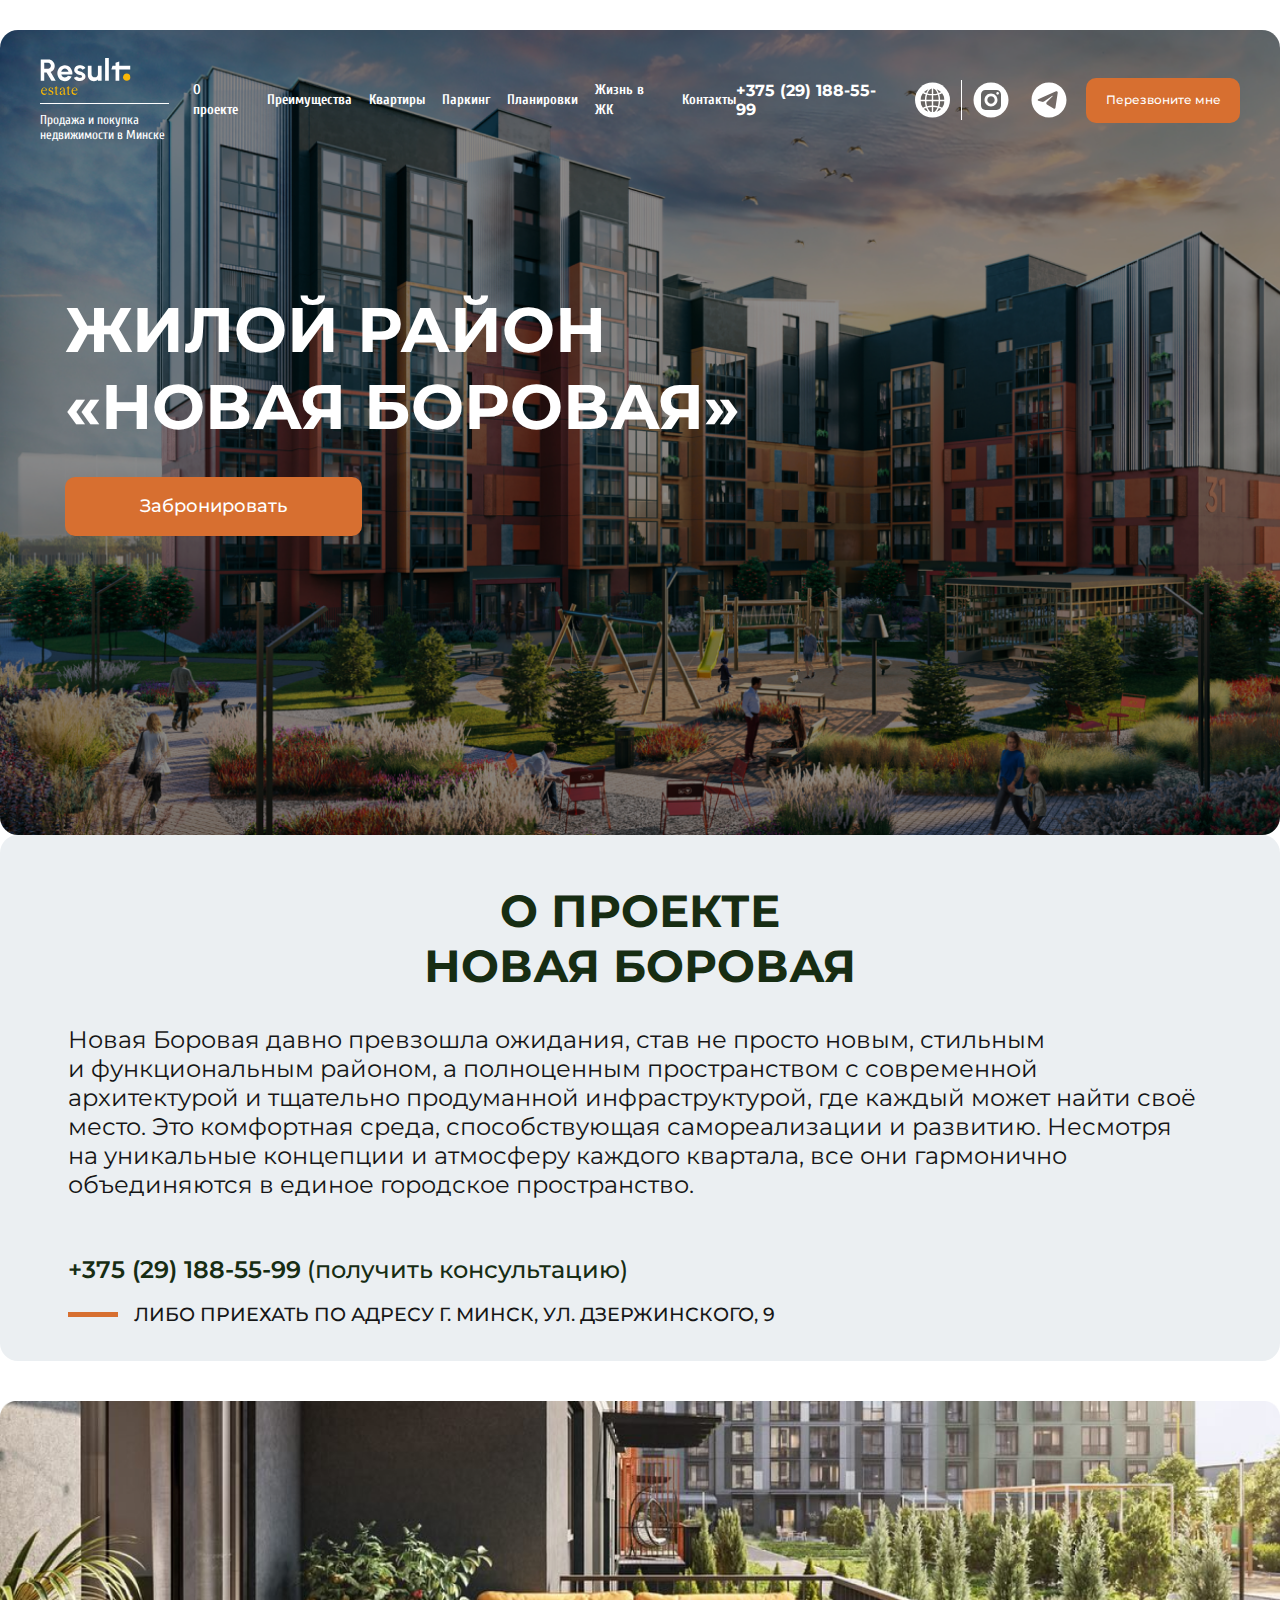
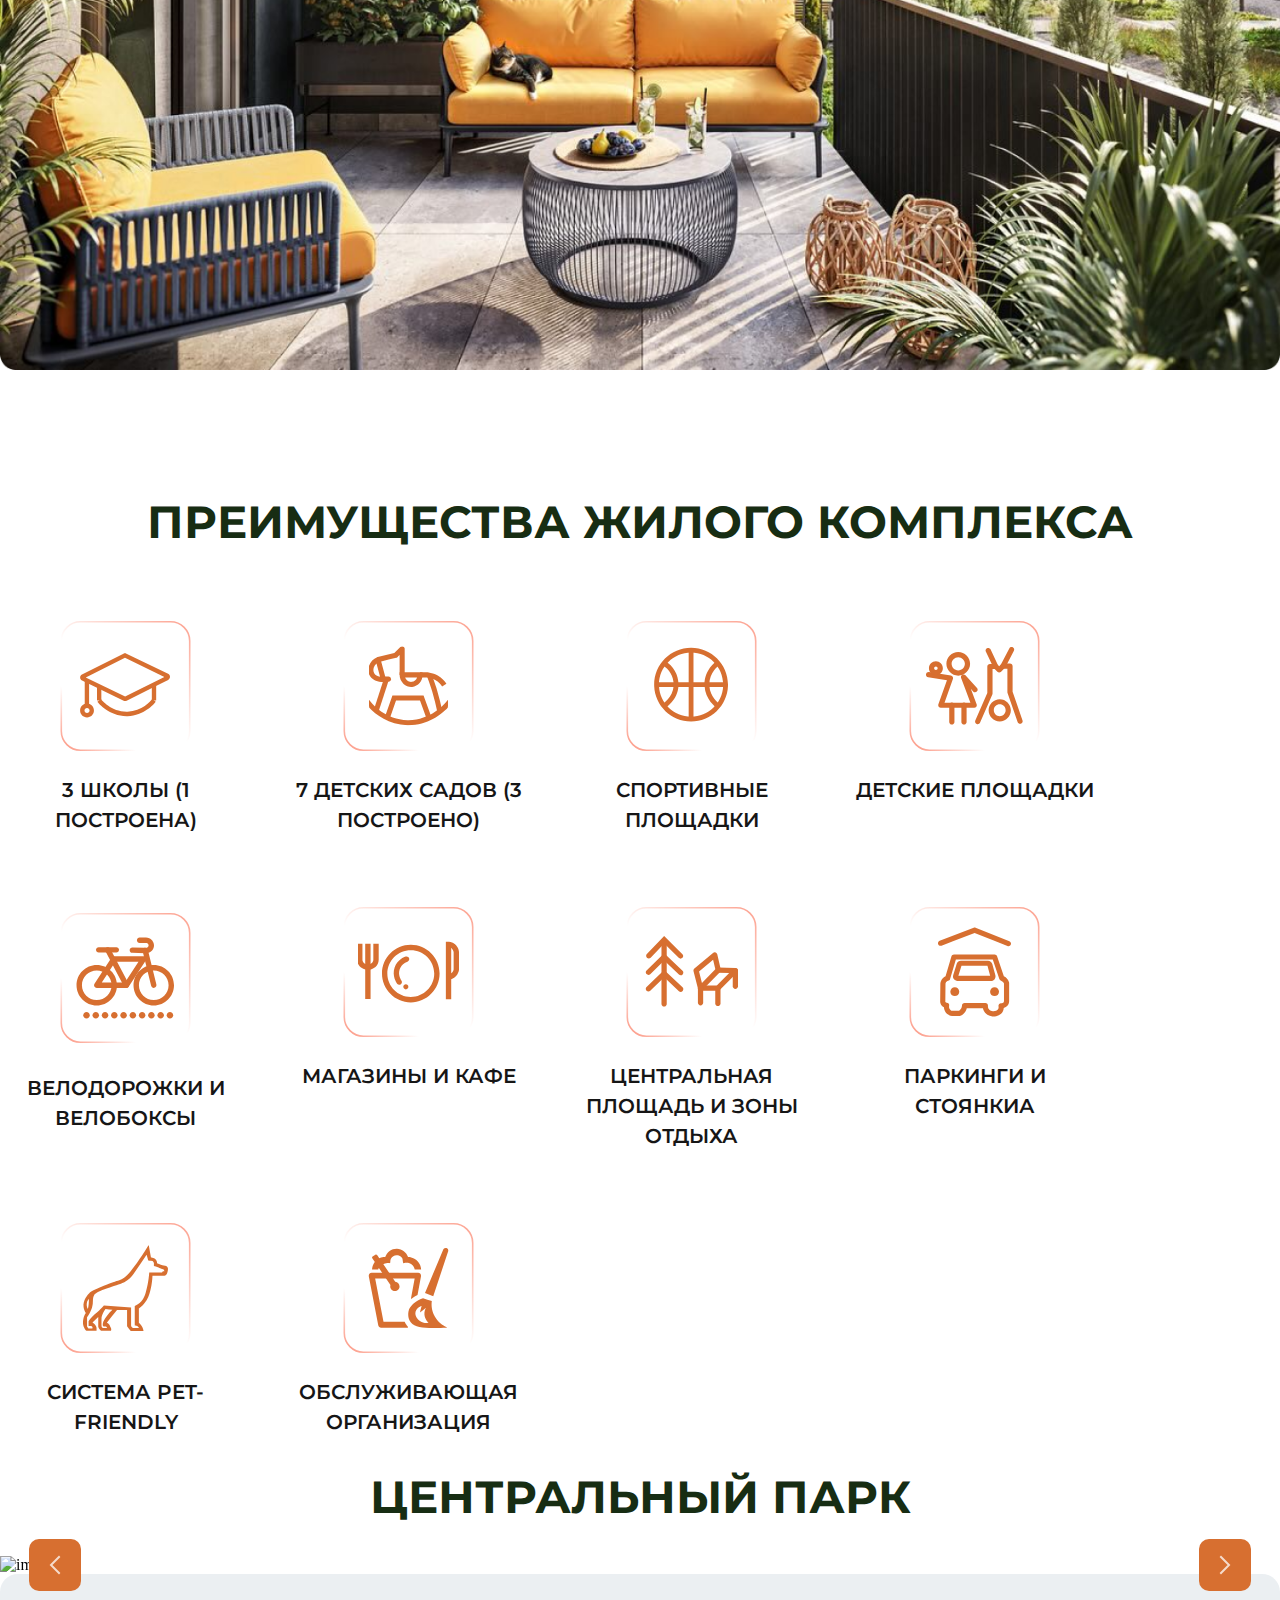
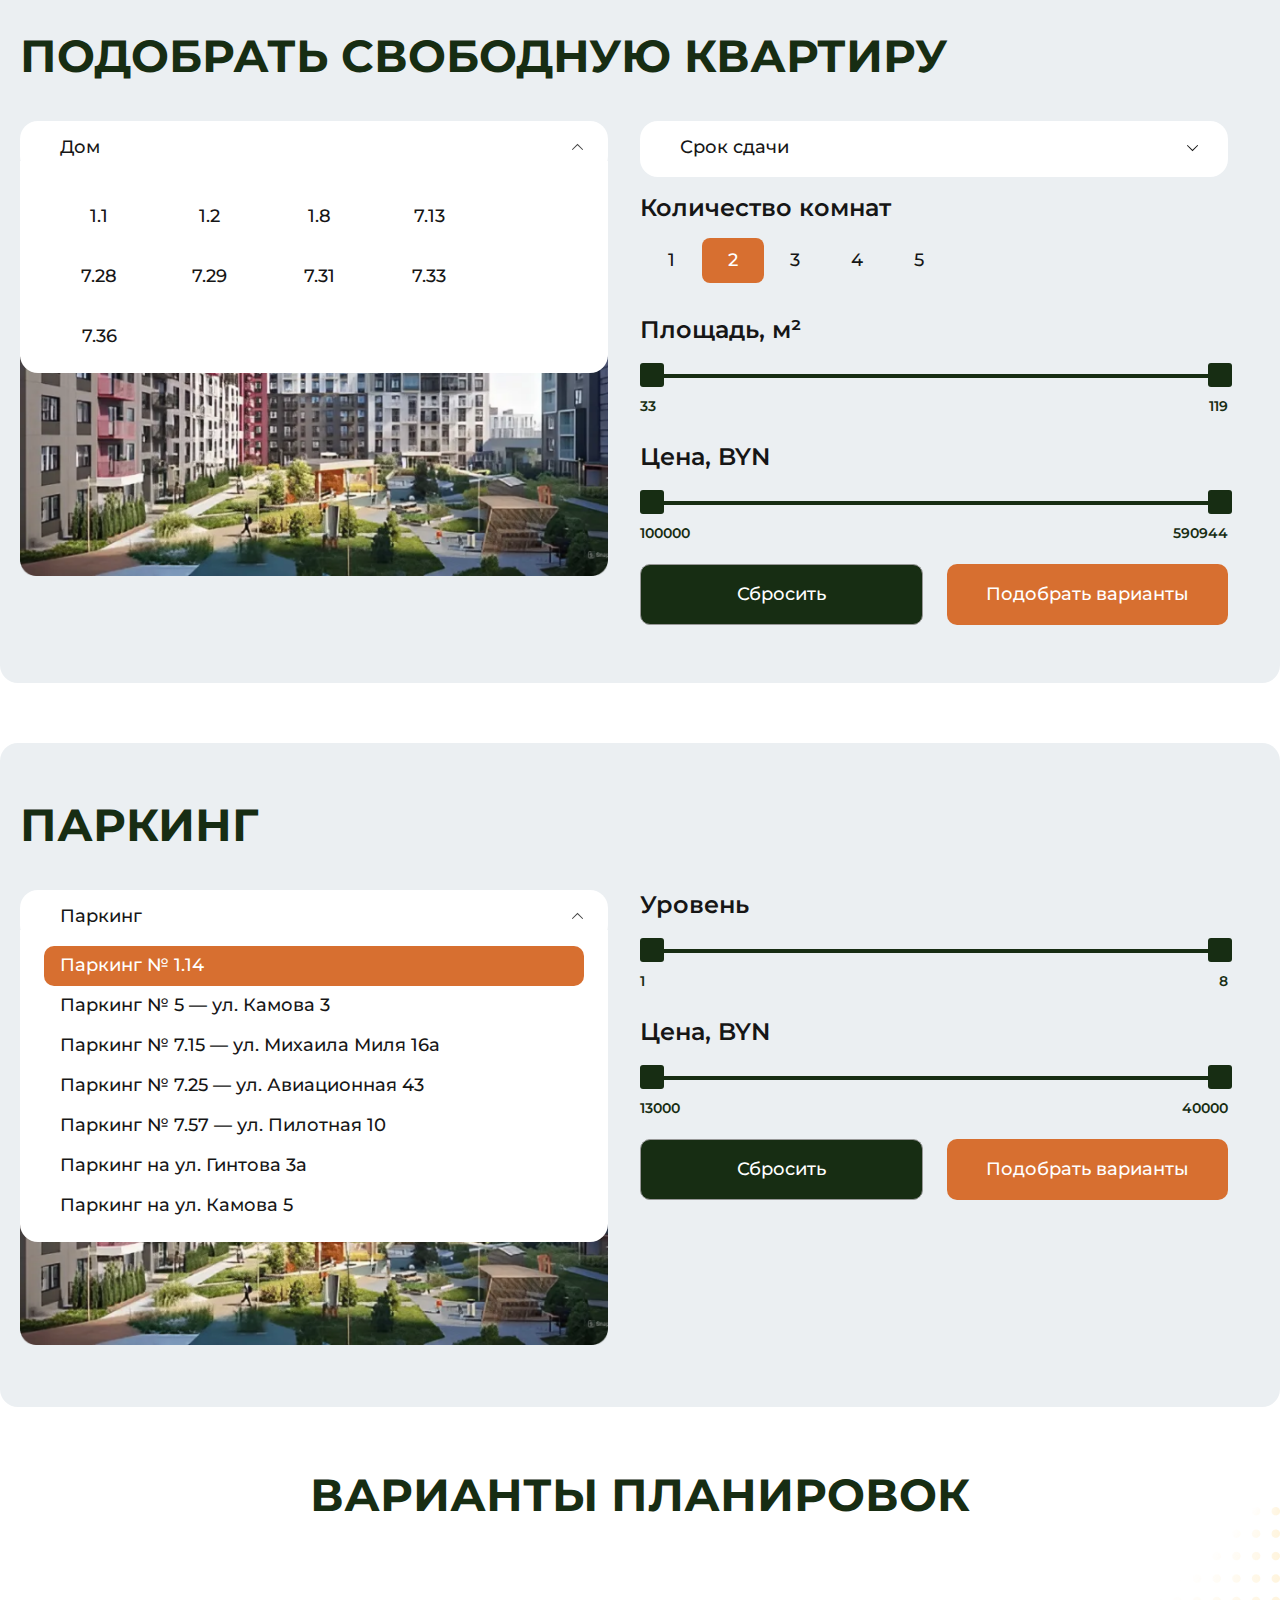
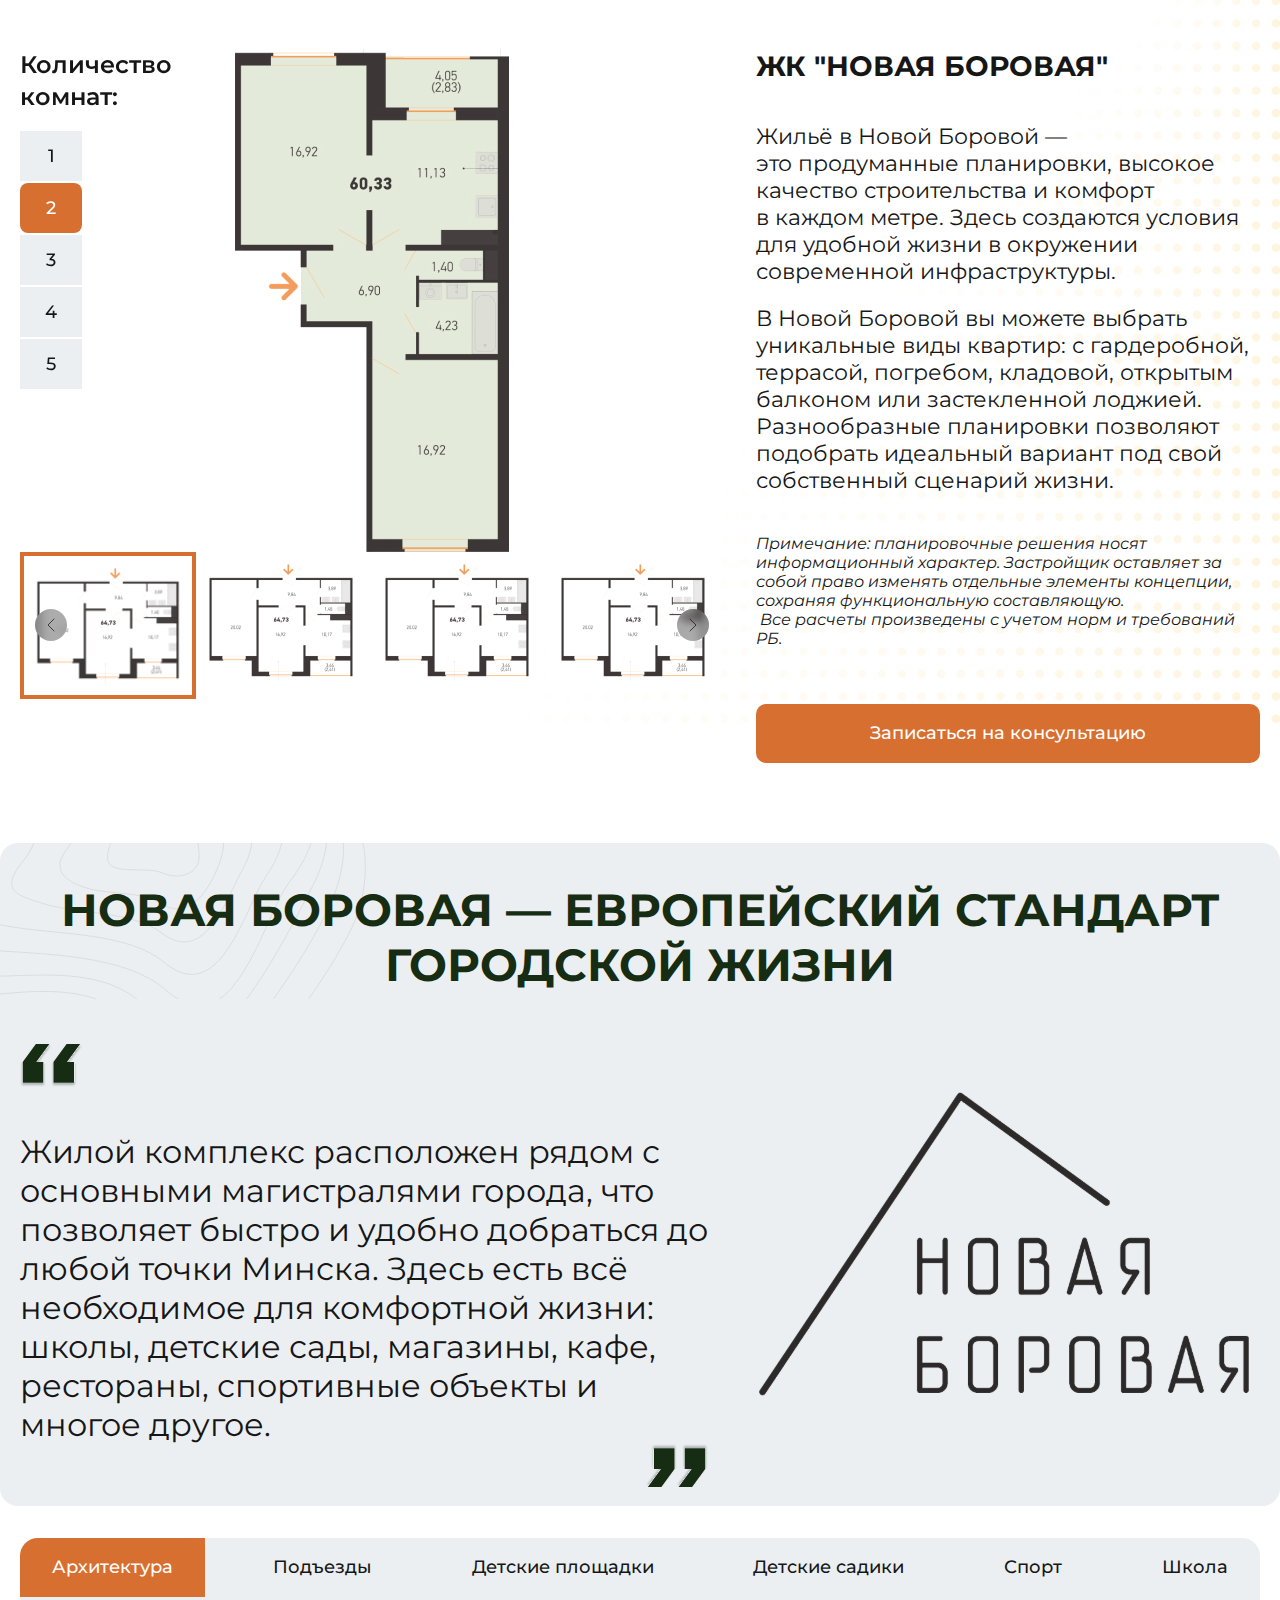
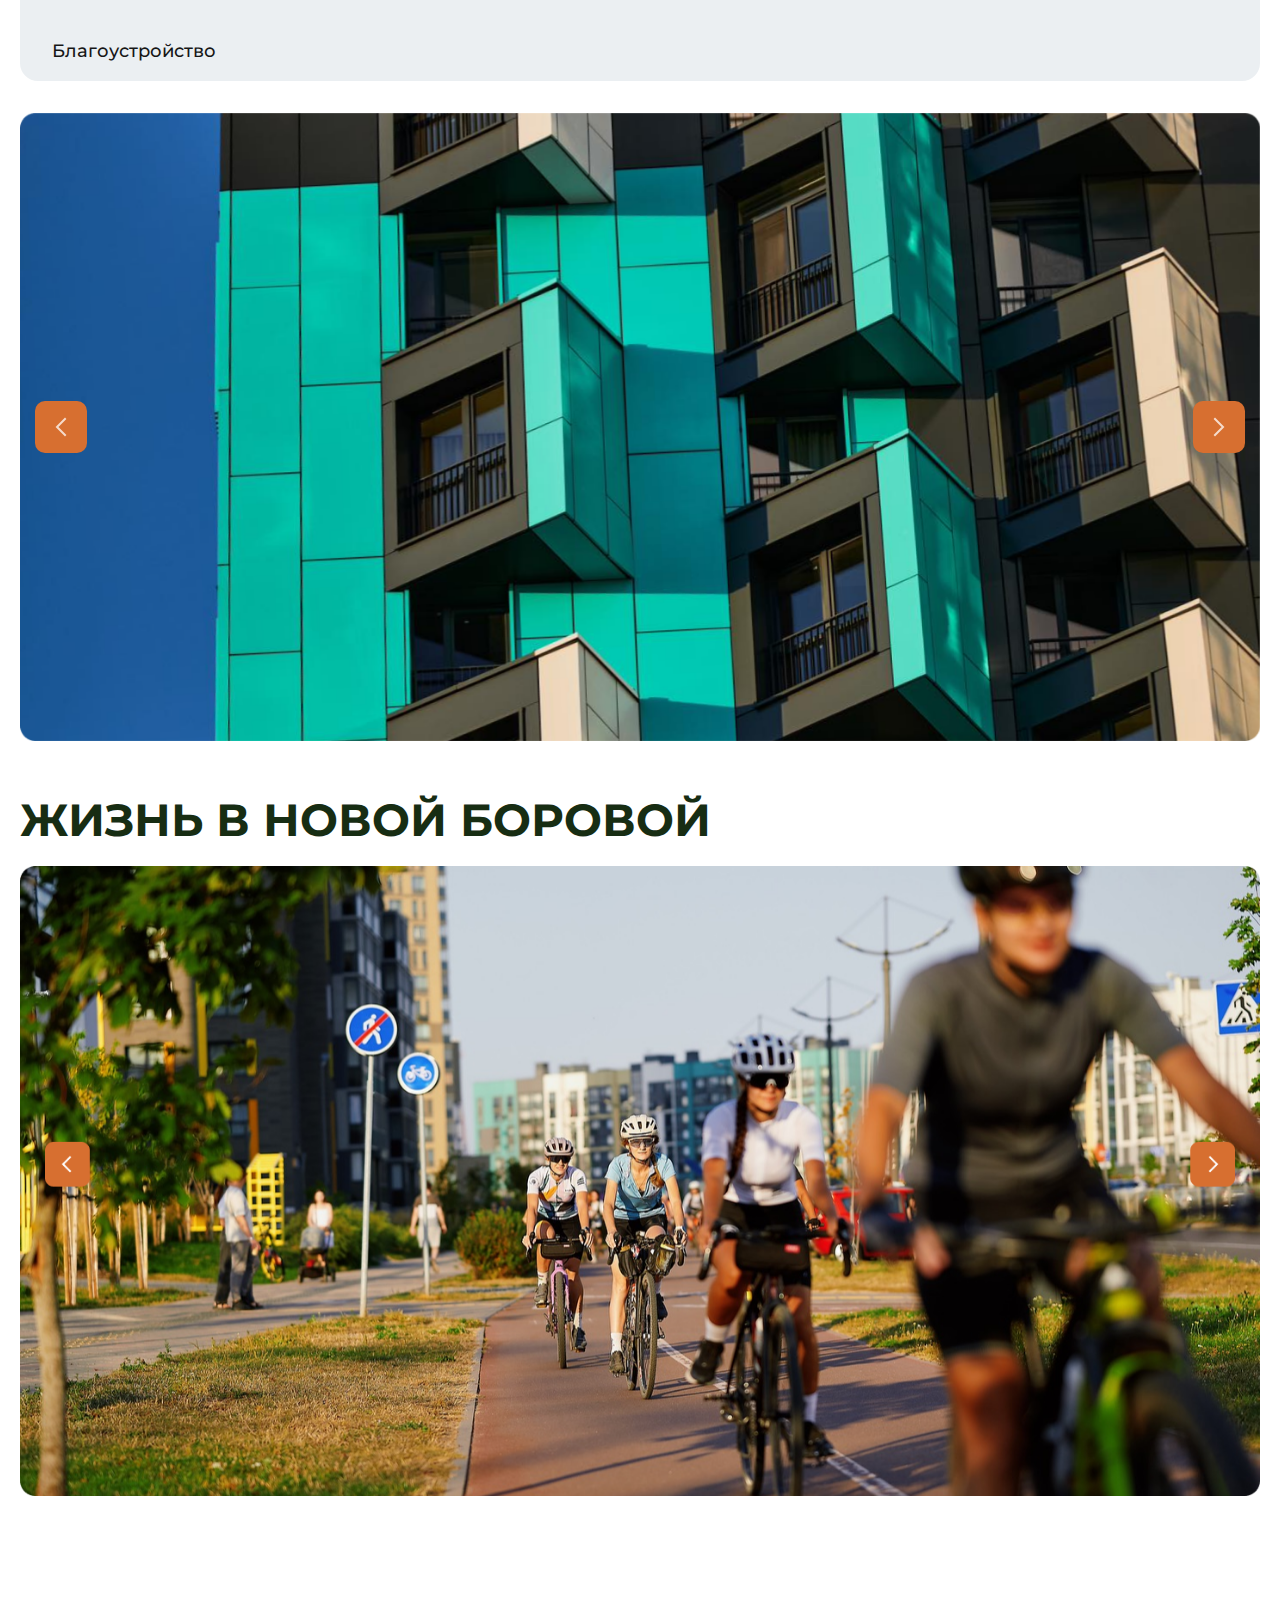
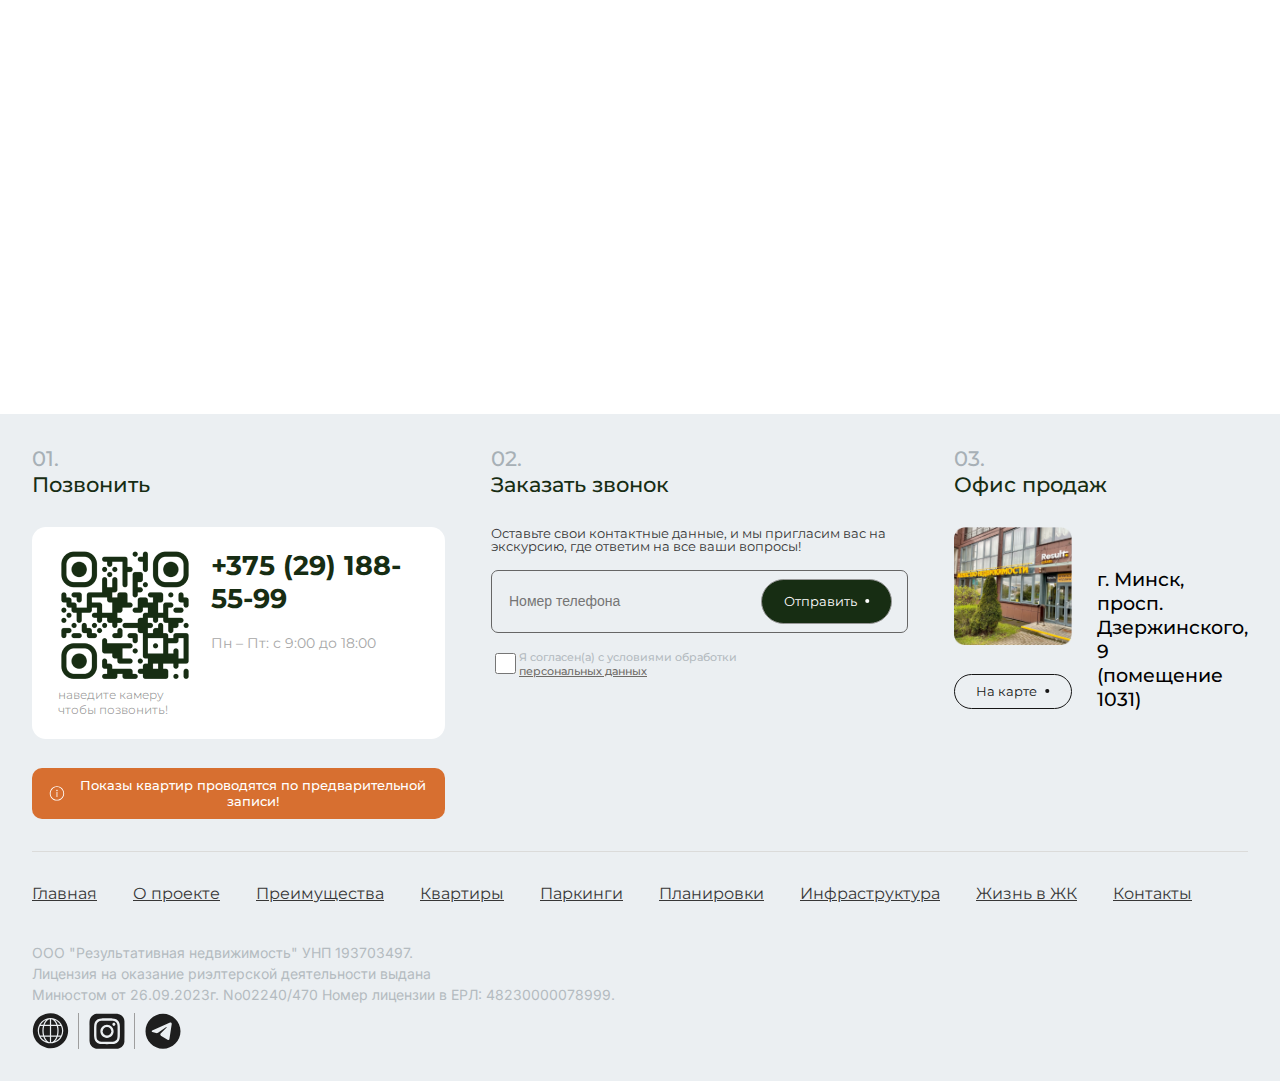
==== landing.html @ 3e86ed5c "add new landing" ====
<!DOCTYPE html>
<html lang="en">
<head>
    <meta charset="UTF-8">
    <title>Result estate</title>
    <meta name="viewport" content="width=device-width, initial-scale=1" />
    <link href='https://unpkg.com/boxicons@2.1.4/css/boxicons.min.css' rel='stylesheet'>
    <link rel="stylesheet" href="https://cdn.jsdelivr.net/npm/swiper@11/swiper-bundle.min.css" />
    <link href="https://unpkg.com/aos@2.3.1/dist/aos.css" rel="stylesheet">


    <link rel="preconnect" href="https://fonts.googleapis.com">
    <link rel="preconnect" href="https://fonts.gstatic.com" crossorigin>
    <link href="https://fonts.googleapis.com/css2?family=Cuprum:ital,wght@0,400..700;1,400..700&display=swap" rel="stylesheet">
    <link rel="preconnect" href="https://fonts.googleapis.com">
    <link rel="preconnect" href="https://fonts.gstatic.com" crossorigin>
    <link href="https://fonts.googleapis.com/css2?family=Montserrat:ital,wght@0,100..900;1,100..900&display=swap" rel="stylesheet">
    <link rel="preconnect" href="https://fonts.googleapis.com">
    <link rel="preconnect" href="https://fonts.gstatic.com" crossorigin>
    <link href="https://fonts.googleapis.com/css2?family=Inter:ital,opsz,wght@0,14..32,100..900;1,14..32,100..900&family=Montserrat:ital,wght@0,100..900;1,100..900&display=swap" rel="stylesheet">
    <link rel="stylesheet" href="css/jquery-ui.min.css">
    <link rel="stylesheet" href="css/slick.css">
    <link rel="stylesheet" href="css/slick-theme.css">
    <link rel="stylesheet" href="css/main.css">
    <link rel="stylesheet" href="css/media.css">
</head>
<body class="landing">
<header>
    <nav class="nav df a-center">
        <div class="nav__logo">
            <a href="#"><img class="light" src="img/logo.svg" alt="logo"></a>
            <p>Продажа и покупка недвижимости в Минске</p>

        </div>
        <div class="nav__menu">
            <ul class="menu df">
                <li class="menu__item">
                    <a href="" class="menu__link">О проекте</a>
                </li>
                <li class="menu__item">
                    <a href="" class="menu__link">Преимущества</a>
                </li>
                <li class="menu__item">
                    <a href="" class="menu__link">Квартиры</a>
                </li>
                <li class="menu__item">
                    <a href="" class="menu__link">Паркинг</a>
                </li>
                <li class="menu__item">
                    <a href="" class="menu__link">Планировки</a>
                </li>
                <li class="menu__item">
                    <a href="" class="menu__link">Жизнь в ЖК</a>
                </li>
                <li class="menu__item">
                    <a href="" class="menu__link">Контакты</a>
                </li>
            </ul>
        </div>
        <div class="nav__contact df">
            <a class="nav__tel" href="tel:+375 (29) 188-55-99">+375 (29) 188-55-99</a>

            <div class="social df">
                <a href="#" class="social__icon ">
                    <img src="img/landing/social1.svg" alt="social">
                </a>
                <a href="#" class="social__icon social__icon--inst">
                    <img src="img/landing/social2.svg" alt="social">

                </a>
                <a href="#" class="social__icon social__icon--tg">
                    <img src="img/landing/social3.svg" alt="social">

                </a>
            </div>
            <button class="btn btn-orange">Перезвоните мне</button>
            <div class="mobile__menu--open dn">
                <svg xmlns="http://www.w3.org/2000/svg" width="56" height="56" viewBox="0 0 56 56" fill="none">
                    <circle cx="28" cy="28" r="28" fill="white"/>
                    <path d="M19 28H37" stroke="black" stroke-width="2" stroke-linecap="round" stroke-linejoin="round"/>
                    <path d="M19 22H37" stroke="black" stroke-width="2" stroke-linecap="round" stroke-linejoin="round"/>
                    <path d="M26 34H37" stroke="black" stroke-width="2" stroke-linecap="round" stroke-linejoin="round"/>
                </svg>
            </div>
            <div class="mobile__menu--close dn">
                <svg xmlns="http://www.w3.org/2000/svg" viewBox="0 0 24 24" width="20px" height="20px"><path fill="#ffffff" d="M 4.9902344 3.9902344 A 1.0001 1.0001 0 0 0 4.2929688 5.7070312 L 10.585938 12 L 4.2929688 18.292969 A 1.0001 1.0001 0 1 0 5.7070312 19.707031 L 12 13.414062 L 18.292969 19.707031 A 1.0001 1.0001 0 1 0 19.707031 18.292969 L 13.414062 12 L 19.707031 5.7070312 A 1.0001 1.0001 0 0 0 18.980469 3.9902344 A 1.0001 1.0001 0 0 0 18.292969 4.2929688 L 12 10.585938 L 5.7070312 4.2929688 A 1.0001 1.0001 0 0 0 4.9902344 3.9902344 z"/></svg>
            </div>
        </div>

    </nav>
    <div class="banner">
        <h1>ЖИЛОЙ РАЙОН «НОВАЯ БОРОВАЯ»</h1>
        <button class="btn btn-orange">Забронировать</button>
    </div>
</header>
<main>
    <div class="about">
        <div class="about__top">
            <h2 class="section__title">О ПРОЕКТЕ <br>
                Новая Боровая</h2>
            <p>Новая Боровая давно превзошла ожидания, став не просто новым, стильным и функциональным районом, а полноценным пространством с современной архитектурой и тщательно продуманной инфраструктурой, где каждый может найти своё место. Это комфортная среда, способствующая самореализации и развитию. Несмотря на уникальные концепции и атмосферу каждого квартала, все они гармонично объединяются в единое городское пространство.</p>
            <p><strong><a href="tel:+375 (29) 188-55-99">+375 (29) 188-55-99</a></strong>
                (получить консультацию)</p>
            <p class="df    a-center"><span class="line"></span>ЛИБО ПРИЕХАТЬ ПО АДРЕСУ Г. МИНСК, УЛ. ДЗЕРЖИНСКОГО, 9</p>
        </div>
        <div class="about__bottom">
            <img src="img/landing/img3.png" alt="img">
        </div>
    </div>

    <div class="features">
        <h2 class="section__title">ПРЕИМУЩЕСТВА ЖИЛОГО КОМПЛЕКСА</h2>
        <div class="features__banner dn">
            <img src="img/features-banner.png" alt="">
        </div>
        <div class="features__list df f-wrap">
            <div class="features__item">
                <div class="features__img">
                    <img src="img/landing/features1.svg" alt="features">
                </div>
                <h4>3 школы
                    (1 построена)</h4>
            </div>
            <div class="features__item">
                <div class="features__img">
                    <img src="img/landing/features2.svg" alt="features">

                </div>
                <h4>7 детских садов
                    (3 построено)</h4>
            </div>
            <div class="features__item">
                <div class="features__img">
                    <img src="img/landing/features3.svg" alt="features">

                </div>
                <h4>Спортивные площадки</h4>
            </div>
            <div class="features__item">
                <div class="features__img">
                    <img src="img/landing/features4.svg" alt="features">

                </div>
                <h4>ДЕТСКИЕ
                    ПЛОЩАДКИ</h4>
            </div>
            <div class="features__item">
                <div class="features__img">
                    <img src="img/landing/features5.svg" alt="features">

                </div>
                <h4>Велодорожки
                    и велобоксы</h4>
            </div>
            <div class="features__item">
                <div class="features__img">
                    <img src="img/landing/features6.svg" alt="features">

                </div>
                <h4>Магазины
                    и кафе</h4>
            </div>
            <div class="features__item">
                <div class="features__img">
                    <img src="img/landing/features7.svg" alt="features">

                </div>
                <h4>Центральная площадь и зоны отдыха</h4>
            </div>
            <div class="features__item">
                <div class="features__img">
                    <img src="img/landing/features8.svg" alt="features">

                </div>
                <h4>Паркинги
                    и стоянкиа</h4>
            </div>
            <div class="features__item">
                <div class="features__img">
                    <img src="img/landing/features9.svg" alt="features">

                </div>
                <h4>Система PET-FRIENDLY</h4>
            </div>
            <div class="features__item">
                <div class="features__img">
                    <img src="img/landing/features10.svg" alt="features">

                </div>
                <h4>Обслуживающая
                    организация</h4>
            </div>
        </div>
    </div>
    <div class="choose__apartments">
        <h2 class="section__title">Центральный парк</h2>
        <div class='apartments__banner'>
            <div class="apartments__banner-img">

                <img src="img/landing/img2.png" alt="image2">
            </div>
            <div class="apartments__banner-img">

                <img src="img/landing/img2.png" alt="image2">
            </div>
            <div class="apartments__banner-img">

                <img src="img/landing/img2.png" alt="image2">
            </div>
            <div class="apartments__banner-img">

                <img src="img/landing/img2.png" alt="image2">
            </div>
        </div>
        <div class="choose__block df f-wrap">
            <h2 class="section__title tl">Подобрать свободную квартиру</h2>
            <div class="choose__left">
                <h2 class="section__title tl dn">Подобрать свободную квартиру</h2>
                <div class="apartment">
                    <div class="apartment__select df j-spc-btw">
                        Дом
                        <button class="btn btn-dropdown">
                            <svg xmlns="http://www.w3.org/2000/svg" width="13" height="8" viewBox="0 0 13 8" fill="none">
                                <path d="M12.1602 6.41L6.50016 0.75L0.840157 6.41L1.55016 7.11L6.50016 2.16L11.4502 7.11L12.1602 6.41Z" fill="#161616"/>
                            </svg>
                        </button>
                    </div>
                    <div class="apartment__list apartment__list--home df  f-wrap">
                        <div class="apartment__btn">1.1</div>
                        <div class="apartment__btn ">1.2</div>
                        <div class="apartment__btn ">1.8</div>
                        <div class="apartment__btn ">7.13</div>
                        <div class="apartment__btn ">7.28</div>
                        <div class="apartment__btn ">7.29</div>
                        <div class="apartment__btn">7.31</div>
                        <div class="apartment__btn ">7.33</div>
                        <div class="apartment__btn">7.36</div>
                    </div>
                </div>
                <div class="apartment__img apartment__list--home-img">
                    <img src="img/landing/img4.png" alt="image">
                    <img src="img/image3.png" class="dn" alt="image">
                    <img src="img/landing/img4.png" class="dn"  alt="image">
                    <img src="img/image3.png" class="dn"  alt="image">
                    <img src="img/landing/img4.png" class="dn"  alt="image">
                    <img src="img/image3.png" class="dn"  alt="image">
                    <img src="img/landing/img4.png" class="dn"  alt="image">
                    <img src="img/image3.png" class="dn"  alt="image">
                    <img src="img/landing/img4.png" class="dn"  alt="image">

                </div>
            </div>
            <div class="choose__right">
                <div class="apartment__floor apartment__floor--date">
                    <div class="apartment__select df j-spc-btw ">
                        Срок сдачи
                        <button class="btn btn-dropdown">
                            <svg xmlns="http://www.w3.org/2000/svg" width="24" height="24" viewBox="0 0 24 24" fill="none">
                                <path d="M18.1602 8.59L12.5002 14.25L6.84016 8.59L7.55016 7.89L12.5002 12.84L17.4502 7.89L18.1602 8.59Z" fill="#161616"/>
                            </svg>
                        </button>
                    </div>
                    <div class='apartment__floor--list df f-wrap close '>
                        <div class="floor">2 квартал 2025 г</div>
                        <div class="floor">3 квартал 2025 г</div>
                        <div class="floor">4 квартал 2025 г</div>
                        <div class="floor floor--selected default">1 квартал 2026 г</div>
                        <div class="floor">2 квартал 2026 г</div>
                    </div>
                </div>
                <div class="apartment__room">
                    <h4 class="apartment__title">Количество комнат</h4>
                    <div class="room__list df">
                        <div class="room">1</div>
                        <div class="room room__active default">2</div>
                        <div class="room">3</div>
                        <div class="room">4</div>
                        <div class="room">5</div>
                    </div>
                </div>
                <div class="apartment__area">
                    <h4 class="apartment__title">Площадь, м²</h4>
                    <div id="slider-area"></div>
                    <p class="df j-spc-btw">
                        <span class="area__start start">33</span>
                        <span class="area__end end" >119</span>

                    </p>
                </div>
                <div class="apartment__price">
                    <h4 class="apartment__title">Цена, BYN</h4>
                    <div id="slider-price"></div>
                    <p class="df j-spc-btw">
                        <span class="price__start start">100000</span>
                        <span class="price__end end">590944</span>
                    </p>

                </div>
                <div class="area__actions df j-spc-btw">
                    <button class="btn btn-green clear">Сбросить</button>
                    <button class="btn btn-orange">Подобрать варианты</button>
                </div>
            </div>
        </div>
    </div>
    <div class="choose__apartments">

        <div class="choose__block df f-wrap">
            <h2 class="section__title tl">Паркинг</h2>
            <div class="choose__left">
                <h2 class="section__title tl dn">Подобрать свободную квартиру</h2>
                <div class="apartment">
                    <div class="apartment__select df j-spc-btw">
                        Паркинг
                        <button class="btn btn-dropdown">
                            <svg xmlns="http://www.w3.org/2000/svg" width="13" height="8" viewBox="0 0 13 8" fill="none">
                                <path d="M12.1602 6.41L6.50016 0.75L0.840157 6.41L1.55016 7.11L6.50016 2.16L11.4502 7.11L12.1602 6.41Z" fill="#161616"/>
                            </svg>
                        </button>
                    </div>
                    <div class="apartment__list apartment__list--parking  df  f-wrap">
                        <div class="apartment__btn apartment-selected default">Паркинг № 1.14</div>
                        <div class="apartment__btn ">Паркинг № 5 — ул. Камова 3</div>
                        <div class="apartment__btn ">Паркинг № 7.15 — ул. Михаила Миля 16а</div>
                        <div class="apartment__btn ">Паркинг № 7.25 — ул. Авиационная 43</div>
                        <div class="apartment__btn ">Паркинг № 7.57 — ул. Пилотная 10</div>
                        <div class="apartment__btn ">Паркинг на ул. Гинтова 3а</div>
                        <div class="apartment__btn ">Паркинг на ул. Камова 5</div>
                    </div>
                </div>
                <div class="apartment__img apartment__img--parking">
                    <img src="img/landing/img4.png" alt="image">
                    <img src="img/image3.png" class="dn" alt="image">
                    <img src="img/landing/img4.png"  class="dn" alt="image">
                    <img src="img/image3.png"  class="dn" alt="image">
                    <img src="img/landing/img4.png"  class="dn" alt="image">
                    <img src="img/image3.png"  class="dn" alt="image">
                    <img src="img/landing/img4.png"  class="dn" alt="image">


                </div>
            </div>
            <div class="choose__right">
                <div class="apartment__area">
                    <h4 class="apartment__title">Уровень</h4>
                    <div id="slider-level"></div>
                    <p class="df j-spc-btw">
                        <span class="area__start start">1</span>
                        <span class="area__end end" >8</span>

                    </p>
                </div>
                <div class="apartment__price">
                    <h4 class="apartment__title">Цена, BYN</h4>
                    <div id="slider-byn"></div>
                    <p class="df j-spc-btw">
                        <span class="price__start start">13000</span>
                        <span class="price__end end">40000</span>
                    </p>

                </div>
                <div class="area__actions df j-spc-btw">
                    <button class="btn btn-green clear">Сбросить</button>
                    <button class="btn btn-orange">Подобрать варианты</button>
                </div>
            </div>
        </div>
    </div>
    <div class="plans-overlay">
        <div class="plans df f-wrap">
            <h2 class="section__title ">Варианты планировок</h2>
            <div class="plans__left">
                <h2 class="dn">Количество
                    комнат:</h2>
                <div class="palns__room-list df ">
                    <h2>Количество
                        комнат:</h2>
                    <div>1</div>
                    <div class="selected">2</div>
                    <div>3</div>
                    <div>4</div>
                    <div>5</div>
                </div>
                <div class="plans__slider">
                    <div class="plans__gallery slider-for">
                        <div class="gallery-item">
                            <img src="img/landing/slider1.png" alt="plan">
                        </div>
                        <div class="gallery-item">
                            <img src="img/landing/slider1.png" alt="plan">

                        </div>
                        <div class="gallery-item">
                            <img src="img/landing/slider1.png" alt="plan">

                        </div>
                        <div class="gallery-item">
                            <img src="img/landing/slider1.png" alt="plan">

                        </div>
                        <div class="gallery-item">
                            <img src="img/landing/slider1.png" alt="plan">
                        </div>
                    </div>
                    <div class="plans__gallery slider-nav">
                        <div class="gallery-item">
                            <img src="img/landing/slider2.png" alt="plan">
                        </div>
                        <div class="gallery-item">
                            <img src="img/landing/slider2.png" alt="plan">
                        </div>
                        <div class="gallery-item">
                            <img src="img/landing/slider2.png" alt="plan">
                        </div>
                        <div class="gallery-item">
                            <img src="img/landing/slider2.png" alt="plan">
                        </div>
                        <div class="gallery-item">
                            <img src="img/landing/slider2.png" alt="plan">
                        </div>
                    </div>
                </div>
            </div>
            <div class="plans__right">
                <h4>ЖК "Новая Боровая"</h4>
               <p>Жильё в Новой Боровой — это продуманные планировки, высокое качество строительства и комфорт в каждом метре. Здесь создаются условия для удобной жизни в окружении современной инфраструктуры.</p>
              <p>В Новой Боровой вы можете выбрать уникальные виды квартир: с гардеробной, террасой, погребом, кладовой, открытым балконом или застекленной лоджией. Разнообразные планировки позволяют подобрать идеальный вариант под свой собственный сценарий жизни.</p>
               <p class="small">
                   Примечание: планировочные решения носят информационный характер. Застройщик оставляет за собой право изменять отдельные элементы концепции, сохраняя функциональную составляющую.
                   <br>
                    Все расчеты произведены с учетом норм и требований РБ.
               </p>
                <button class="btn btn-orange">Записаться на консультацию</button>
            </div>
        </div>
    </div>
    <div class="info df f-wrap">
        <h2 class="section__title fw">Новая Боровая — европейский стандарт городской жизни</h2>
        <div class="info__left">
            <p>
                Жилой комплекс расположен рядом с основными магистралями города, что позволяет быстро и удобно добраться до любой точки Минска. Здесь есть всё необходимое для комфортной жизни: школы, детские сады, магазины, кафе, рестораны, спортивные объекты и многое другое.
            </p>
        </div>
        <div class="info__right">
            <img src="img/landing/borovaya-logo.svg" alt="image">
        </div>
    </div>
    <div class="gallery">
       <ul class="df gallery__tabs f-wrap">
           <li class="tab__item tab__item-selected">Архитектура</li>
           <li class="tab__item ">Подъезды</li>
           <li class="tab__item ">Детские площадки</li>
           <li class="tab__item ">Детские садики</li>
           <li class="tab__item ">Спорт</li>
           <li class="tab__item ">Школа</li>
           <li class="tab__item ">Благоустройство</li>
       </ul>
        <div class="gallery-list" id="tab-1">
            <div class="gallery-item">
                <img src="img/landing/img6.png" alt="gallery">
            </div>
            <div class="gallery-item">
                <img src="img/landing/img6.png" alt="gallery">
            </div>
            <div class="gallery-item">
                <img src="img/landing/img6.png" alt="gallery">
            </div>
            <div class="gallery-item">
                <img src="img/landing/img6.png" alt="gallery">
            </div>
            <div class="gallery-item">
                <img src="img/landing/img6.png" alt="gallery">
            </div>
            <div class="gallery-item">
                <img src="img/landing/img6.png" alt="gallery">
            </div>
        </div>
        <div class="gallery-list dn" id="tab-2">
            <div class="gallery-item">
                <img src="img/landing/img6.png" alt="gallery">
            </div>
            <div class="gallery-item">
                <img src="img/landing/img6.png" alt="gallery">
            </div>
            <div class="gallery-item">
                <img src="img/landing/img6.png" alt="gallery">
            </div>
            <div class="gallery-item">
                <img src="img/landing/img6.png" alt="gallery">
            </div>
            <div class="gallery-item">
                <img src="img/landing/img6.png" alt="gallery">
            </div>
            <div class="gallery-item">
                <img src="img/landing/img6.png" alt="gallery">
            </div>
        </div>
        <div class="gallery-list dn" id="tab-3">
            <div class="gallery-item">
                <img src="img/landing/img6.png" alt="gallery">
            </div>
            <div class="gallery-item">
                <img src="img/landing/img6.png" alt="gallery">
            </div>
            <div class="gallery-item">
                <img src="img/landing/img6.png" alt="gallery">
            </div>
            <div class="gallery-item">
                <img src="img/landing/img6.png" alt="gallery">
            </div>
            <div class="gallery-item">
                <img src="img/landing/img6.png" alt="gallery">
            </div>
            <div class="gallery-item">
                <img src="img/landing/img6.png" alt="gallery">
            </div>
        </div>
        <div class="gallery-list dn" id="tab-4">
            <div class="gallery-item">
                <img src="img/landing/img6.png" alt="gallery">
            </div>
            <div class="gallery-item">
                <img src="img/landing/img6.png" alt="gallery">
            </div>
            <div class="gallery-item">
                <img src="img/landing/img6.png" alt="gallery">
            </div>
            <div class="gallery-item">
                <img src="img/landing/img6.png" alt="gallery">
            </div>
            <div class="gallery-item">
                <img src="img/landing/img6.png" alt="gallery">
            </div>
            <div class="gallery-item">
                <img src="img/landing/img6.png" alt="gallery">
            </div>
        </div>
        <div class="gallery-list dn" id="tab-5">
            <div class="gallery-item">
                <img src="img/landing/img6.png" alt="gallery">
            </div>
            <div class="gallery-item">
                <img src="img/landing/img6.png" alt="gallery">
            </div>
            <div class="gallery-item">
                <img src="img/landing/img6.png" alt="gallery">
            </div>
            <div class="gallery-item">
                <img src="img/landing/img6.png" alt="gallery">
            </div>
            <div class="gallery-item">
                <img src="img/landing/img6.png" alt="gallery">
            </div>
            <div class="gallery-item">
                <img src="img/landing/img6.png" alt="gallery">
            </div>
        </div>
        <div class="gallery-list dn" id="tab-6">
            <div class="gallery-item">
                <img src="img/landing/img6.png" alt="gallery">
            </div>
            <div class="gallery-item">
                <img src="img/landing/img6.png" alt="gallery">
            </div>
            <div class="gallery-item">
                <img src="img/landing/img6.png" alt="gallery">
            </div>
            <div class="gallery-item">
                <img src="img/landing/img6.png" alt="gallery">
            </div>
            <div class="gallery-item">
                <img src="img/landing/img6.png" alt="gallery">
            </div>
            <div class="gallery-item">
                <img src="img/landing/img6.png" alt="gallery">
            </div>
        </div>
        <div class="gallery-list dn" id="tab-7">
            <div class="gallery-item">
                <img src="img/landing/img6.png" alt="gallery">
            </div>
            <div class="gallery-item">
                <img src="img/landing/img6.png" alt="gallery">
            </div>
            <div class="gallery-item">
                <img src="img/landing/img6.png" alt="gallery">
            </div>
            <div class="gallery-item">
                <img src="img/landing/img6.png" alt="gallery">
            </div>
            <div class="gallery-item">
                <img src="img/landing/img6.png" alt="gallery">
            </div>
            <div class="gallery-item">
                <img src="img/landing/img6.png" alt="gallery">
            </div>
        </div>
    </div>
    <div class="life">
        <h2 class="section__title ">Жизнь в Новой Боровой</h2>
        <img src="img/landing/img5.png" alt="">
    </div>

    <div class="map">
        <div id="mymap" style="width: 100%; height: 450px;"></div>

    </div>

</main>
<footer>
    <div class="footer__top df">
        <div class="footer__left">
            <span>01.</span>
            <h4>Позвонить</h4>
            <div class="qr df">
                <div class="qr__left">
                    <img src="img/landing/qr.png" alt="qr">
                    <p>наведите камеру чтобы позвонить!</p>
                </div>
                <div class="qr__right">
                    <h2> +375 (29) 188-55-99</h2>
                    <p>Пн – Пт: с 9:00 до 18:00</p>
                </div>

            </div>
            <button class="btn btn-orange df j-spc-btw"><svg xmlns="http://www.w3.org/2000/svg" width="21" height="21" viewBox="0 0 21 21" fill="none">
                <path fill-rule="evenodd" clip-rule="evenodd" d="M10.2427 18.6192C5.70023 18.6192 2.01807 14.937 2.01807 10.3945C2.01807 5.85208 5.70023 2.16992 10.2427 2.16992C14.7851 2.16992 18.4673 5.85208 18.4673 10.3945C18.4673 14.937 14.7851 18.6192 10.2427 18.6192ZM10.2427 17.6322C12.1622 17.6322 14.0032 16.8697 15.3605 15.5123C16.7178 14.155 17.4804 12.3141 17.4804 10.3945C17.4804 8.47499 16.7178 6.63407 15.3605 5.27674C14.0032 3.91941 12.1622 3.15688 10.2427 3.15688C8.32314 3.15688 6.48221 3.91941 5.12488 5.27674C3.76756 6.63407 3.00502 8.47499 3.00502 10.3945C3.00502 12.3141 3.76756 14.155 5.12488 15.5123C6.48221 16.8697 8.32314 17.6322 10.2427 17.6322ZM9.74921 8.74962H10.7362V14.5069H9.74921V8.74962ZM10.2427 7.92716C10.0246 7.92716 9.81536 7.8405 9.66112 7.68626C9.50688 7.53202 9.42023 7.32282 9.42023 7.10469C9.42023 6.88656 9.50688 6.67737 9.66112 6.52313C9.81536 6.36888 10.0246 6.28223 10.2427 6.28223C10.4608 6.28223 10.67 6.36888 10.8243 6.52313C10.9785 6.67737 11.0651 6.88656 11.0651 7.10469C11.0651 7.32282 10.9785 7.53202 10.8243 7.68626C10.67 7.8405 10.4608 7.92716 10.2427 7.92716Z" fill="white"/>
            </svg>
                Показы квартир проводятся по предварительной записи!</button>
        </div>
        <div class="footer__midd">
            <span>02.</span>
            <h4>Заказать звонок</h4>
            <div class="form">
                <p>Оставьте свои контактные данные, и мы пригласим вас на экскурсию, где ответим на все ваши вопросы!</p>
                <form action="">
                    <div class="form-control df fw">
                        <input type="tel" placeholder="Номер телефона">
                        <button type="submit" class="btn btn-green df"> Отправить <svg xmlns="http://www.w3.org/2000/svg" width="5" height="5" viewBox="0 0 5 5" fill="none">
                            <circle cx="2.27979" cy="2.0503" r="2.05616" fill="white"/>
                        </svg></button>
                    </div>
                    <div class="df ">

                        <input type="checkbox">
                        <label for="">

                            Я согласен(а) с условиями обработки <br> <a href="#">персональных данных</a>

                        </label>
                    </div>

                </form>
            </div>
        </div>
        <div class="footer__right">
            <span>03.</span>
            <h4>Офис продаж</h4>
            <div class="office df">
                <div class="office__left">
                    <img src="img/landing/img7.png" alt="">
                    <button class="btn btn-outline df">На карте
                        <svg xmlns="http://www.w3.org/2000/svg" width="5" height="5" viewBox="0 0 5 5" fill="none">
                            <circle cx="2.27979" cy="2.0503" r="2.05616" fill="#161616"/>
                        </svg>
                    </button>
                </div>
                <div class="office__right">
                    г. Минск, просп. <br> Дзержинского, 9 <br>  (помещение 1031)
                </div>
            </div>
        </div>
    </div>
    <div class="footer__bottom df j-spc-btw f-wrap">
        <div class="footer__bottom--left">
            <ul class="footer__menu df">
                <li class="menu__item">
                    <a href="" class="menu__link">Главная</a>
                </li>
                <li class="menu__item">
                    <a href="" class="menu__link">О проекте</a>
                </li>
                <li class="menu__item">
                    <a href="" class="menu__link">Преимущества</a>
                </li>
                <li class="menu__item">
                    <a href="" class="menu__link">Квартиры</a>
                </li>
                <li class="menu__item">
                    <a href="" class="menu__link">Паркинги</a>
                </li>
                <li class="menu__item">
                    <a href="" class="menu__link">Планировки</a>
                </li>
                <li class="menu__item">
                    <a href="" class="menu__link">Инфраструктура</a>
                </li>
                <li class="menu__item">
                    <a href="" class="menu__link">Жизнь в ЖК</a>
                </li>
                <li class="menu__item">
                    <a href="" class="menu__link">Контакты</a>
                </li>
            </ul>
            <div class="footer__info">
                <p>ООО "Результативная недвижимость" УНП 193703497.<br>
                    Лицензия на оказание риэлтерской деятельности выдана <br>
                    Минюстом от 26.09.2023г. No02240/470 Номер лицензии в ЕРЛ: 48230000078999.
                </p>
            </div>
        </div>
        <div class="footer__bottom--right ">
            <div class="footer__social df a-center">
                <a href=""><img src="img/footer-social1.svg" alt=""></a>
                <a href=""><img src="img/footer-social2.svg" alt=""></a>
                <a href=""><img src="img/footer-social3.svg" alt=""></a>
            </div>
        </div>
    </div>
</footer>
<div class="CallMe_back_modal">

    <div class="CallMe_back_modal_body">
        <div class="header_bodyBig">
            <div class="callMe_header">
                <img src="img/Icon.png" alt="">
                <div class="headerText">
                    <h3>Перезвонить мне</h3>
                    <span>В ближайшее время с вами свяжется менеджер</span>
                </div>
            </div>
            <i onclick="
        document.querySelector('.CallMe_back_modal').style='display:none'
        " class="bx bx-x"></i>
        </div>
        <div class="lineBottom"></div>
        <div class="callModal_bottom">
            <img class="ImgDesign" src="img/Abstract Design (2).png" alt="">
            <div class="bigWith_back">
                <div class="ClickButtonsBig">
                    <button class="ClickButtonsBig-button active" onclick="ClickBtn(0)"><img src="img/phone-line.png" alt=""> Заказать звонок</button>
                    <button class="ClickButtonsBig-button" onclick="ClickBtn(1)"><img src="img/WhatsApp.png" alt=""> Whatsapp</button>
                    <button class="ClickButtonsBig-button" onclick="ClickBtn(2)"><img src="img/Telegram.png" alt=""> Telegram</button>
                    <button class="ClickButtonsBig-button" onclick="ClickBtn(3)"><img src="img/Viber.png" alt=""> Viber</button>
                </div>
            </div>
            <div class="inputWith_login">
                <label for="">Ваше Имя <span>*</span></label>
                <div class="inputGrey extraGreyInp">
                    <i class='bx bx-user'></i>
                    <input type="text" placeholder="Ваше имя">
                </div>

            </div>
            <div class="inputWith_login1">
                <label for="">Номер телефона<span>*</span></label>

                <div class="inputArrowAbsolute1">
                    <div class="Country_input  inputGrey" type="text">
                        <div onmouseleave="document.querySelector('.Country_input__modal1').style='display:none'"
                             class="Country_input__modal Country_input__modal1">
                            <div onclick="document.querySelector('.Country_input__modal1').style='display:none'"
                                 class="Country_input__modal__active">

                                <div class="Country_input__modal__select"><img style="width: 27px;"
                                                                               src="img/Frame 2085655518.svg" alt="">
                                    <div class="Country_input__phone">+375</div>
                                </div>
                                <i class='bx bx-chevron-up'></i>
                            </div>
                            <div class="Country_input__modal__option"
                                 onclick="selectFlag('img/Frame 2085655518.svg','+375')"><img style="width: 27px;"
                                                                                              src="img/Frame 2085655518.svg" alt="">
                                <div class="Country_input__phone">+375</div>
                            </div>
                            <div class="Country_input__modal__option"
                                 onclick="selectFlag('img/24х24_interface.png','+75')"><img style="width: 27px;"
                                                                                            src="img/24х24_interface.png" alt="">
                                <div class="Country_input__phone">+75</div>
                            </div>

                        </div>
                        <div class="Country_input_action"
                             onclick="document.querySelector('.Country_input__modal1').style='display:block'">
                            <img style="width: 27px;" src="img/Frame 2085655518.svg" alt=""><i
                                class='bx bx-chevron-down'></i>
                        </div>
                        <div class="Country_input__phone Country_input__phone_12">+375</div>
                        <input id="phone-input" onkeyup="data_plus()" placeholder="(_) ___-__-__" type="text">
                    </div>


                </div>

            </div>
            <h4>* — поле, обязательное для заполнения</h4>

            <div class="lineBottom"></div>
            <div class="FullWidth_btn">
                <button>Отправить</button>
            </div>

        </div>
    </div>

</div>
<script src="js/jquery-3.7.1.min.js"></script>
<script src="js/jquery-ui.min.js"></script>
<script src="js/jquery.ui.touch-punch.min.js"></script>
<script src="js/slick.min.js"></script>
<script src="js/main.js"></script>
<!--<script src="https://api-maps.yandex.ru/2.1/?apikey=2d4d0fe9-daf7-4436-9003-b491bcabe3b8&lang=ru_RU"></script>-->
<script src="https://api-maps.yandex.ru/3.0/?apikey=2d4d0fe9-daf7-4436-9003-b491bcabe3b8&lang=ru_RU" type="text/javascript"></script>
<script>
    console.log('eeee')
    let mapdark = [
        {
            "tags": {
                "any": [
                    "transit"
                ]
            },
            "stylers": {
                "visibility": "on"
            }
        }
    ]
    window.map = null;
    // Главная функция, вызывается при запуске скрипта
    main();
    async function main() {
        // ожидание загрузки модулей
        await ymaps3.ready;
        const {
            YMap,
            YMapDefaultSchemeLayer,
            YMapControls,
            YMapDefaultFeaturesLayer,
            YMapMarker
        } = ymaps3;
        // Импорт модулей для элементов управления на карте
        const {YMapZoomControl, YMapGeolocationControl} = await ymaps3.import('@yandex/ymaps3-controls@0.0.1');
        // Координаты центра карты
        const CENTER_COORDINATES = [53.889582, 27.523554];
        // Объект с параметрами центра и зумом карты
        const LOCATION = {center: CENTER_COORDINATES, zoom: 13};
        // Создание объекта карты
        map = new YMap(document.getElementById('mymap'), {location: LOCATION});
        // Добавление слоев на карту
        map.addChild(scheme = new YMapDefaultSchemeLayer());
        map.addChild(new YMapDefaultFeaturesLayer());
        // Добавление элементов управления на карту
        map.addChild(new YMapControls({position: 'right'})
            .addChild(new YMapZoomControl({}))
        );
        // Добавление центра карты
        map.addChild(new YMapMarker({coordinates: CENTER_COORDINATES}));
        // Добавление маркера на карту
        map.addChild(new YMapDefaultSchemeLayer({
            theme: "dark", customization: mapdark
        }));
    }
</script>

</body>
</html>
---- css/main.css ----
body{
    margin: 0;
    padding: 0;
    background: #fff;
}
img{
    max-width: 100%;
}
a{
    text-decoration: none;
}
p, h1, h2, h4, ul{
    padding: 0;
    margin: 0;
}
div,button{
    box-sizing: border-box;
}
.df{
    display: flex;
}
.dn{
    display: none;
}
.j-center{
    justify-content: center;
}
.a-center{
    align-items: center;
}
.f-wrap{
    flex-wrap: wrap;
}
.j-spc-btw{
    justify-content: space-between;
}
header{
    background: url('../img/header.png') no-repeat;
    max-width: 1442px;
    margin: 30px auto 0;
    border-radius: 18px;
    background-size: cover;
    position: relative;
}
.landing header{
    background: url('../img/landing/img1.png') no-repeat;
    background-size: cover;
    max-width: 1440px;

}
header:before{
    content: '';
    width: 100%;
    height: 100px;
    bottom: 0;
    background: #EBEFF2;
    position: absolute;
    z-index: -1;
}
.landing header:before{
    display: none;
}
nav{
    padding: 20px 64px;
    border-bottom: 1px solid #F0F0F0;

}
.landing nav{
    padding: 28px 40px;
    border-bottom: 0;
}
.nav__logo{
    margin-right: 20px;
}
.menu{
    list-style: none;
    gap: 20px;
}
.landing .menu{
    gap: 17px;
}
.menu__link{
    color: #fff;
    font-family: "Cuprum", sans-serif;
    font-weight: 700;
    line-height: 20px;
}
.nav__tel{
    font-family: "Montserrat", sans-serif;
    font-size: 20px;
    font-weight: 700;
    color: #fff;
}
.nav__contact{
    gap: 15px;
    align-items: center;
}
.social{
    margin-left: 52px;
    gap: 16px;
}

.btn{
    border: 0;
    background: transparent;
    box-shadow: none;
    display: flex;
    align-items: center;
    justify-content: center;
    border-radius: 10px;
    padding: 19px 24px;
    font-family: "Inter", sans-serif;
    cursor: pointer;
    position: relative;
    overflow: hidden;
    box-sizing: border-box;
}

.landing nav .btn-orange{
    width: 154px;
    height: 45px;
    font-size: 12px;
    padding: 15px 24px;
    box-sizing: border-box;
    line-height: 14px;
    white-space: nowrap;
}
.landing .social{
    margin-left: 0;
    gap: 18px;
}
.landing .nav__contact{
    margin-left: auto;
    gap: 17px;
}
.landing .btn-orange{
    width: 297px;
}
.landing .social__icon:not(:first-child):after{
    display: none;
}
.landing .social__icon:after{
   right: -9px;
}
.landing .nav__logo{
    margin-right: 24px;
}
.landing .nav__logo a{
    text-align: center;
    width: 100%;
    display: flex;
}
.nav__logo p{
    max-width: 129px;
    font-size: 13px;
    line-height: 15px;
    color: #fff;
    font-weight:400;
    font-family: "Cuprum", sans-serif;
    padding-top: 8px;
    margin-top: 8px;
    border-top: 1px solid #fff;
}

.btn-yellow{
    background: #F9B807;
    border: 1px solid #979797;
    color: #1E1E1E;
    font-size: 16px;
    height: 56px;
    font-weight: 700;
    white-space: nowrap;
    width: 178px;
}
.banner{
    padding: 133px 65px 170px;
}
.banner h1{
    font-size: 63px;
    max-width: 562px;
    color: #fff;
    font-family: "Montserrat", sans-serif;
    font-weight: 700;
    line-height: 77px;
    margin-bottom: 16px;
}
.landing .banner h1{
    max-width: 687px;
    margin-bottom: 32px;
}
.landing .banner{
    padding: 121px 65px 299px;
}
.banner p{
    font-size: 24px;
    line-height: 29px;
    color: #fff;
    max-width: 457px;
    font-family: "Cuprum", sans-serif;
    font-weight: 400;
    margin-bottom: 32px;
}
.banner .btn-yellow{
    width: 260px;
    font-size: 18px;
    height: 60px;
}
.about__top{
    background: #EBEFF2;
    border-bottom-left-radius: 18px;
    border-bottom-right-radius: 18px;
    max-width: 1442px;
    margin: 0 auto 32px;
    padding: 48px 68px 32px;
}
.landing .about__top{
    border-radius: 18px;
    margin-bottom: 40px;
}
.section__title{
    text-align: center;
    color: #172D13;
    font-size: 45px;
    font-family: "Montserrat", sans-serif;
    font-weight: 700;
    margin-bottom: 32px;
    text-transform: uppercase;
}

.about p{
    color: #161616;
    font-size: 24px;
    line-height: 29px;
    font-family: "Montserrat", sans-serif;
    font-weight: 400;
    margin-bottom: 20px;
}
.landing .about p{
    margin-bottom: 56px;
}
.about p:nth-child(3){
    font-weight: 500;
    color: #172D13;
    margin-bottom: 16px;

}

.about a{
    color: #172D13;
    font-weight: 600;

}
.line{
    background: #D76F30;
    width: 50px;
    height: 5px;
    display: flex;
    margin-right: 16px;
}
.about p:last-child{
    font-size: 19px;
    font-weight: 500;
    margin-bottom: 0;
}
.about__bottom{
    margin: 0 auto 32px;
    max-width: 1442px;
    position: relative;
}
.landing .about__bottom{
    margin-bottom: 0;
}
.features{
    padding-top: 64px;
    margin: 0 auto 32px;
    max-width: 1442px;
}
.landing .features{
    padding-top: 120px;
}
.features__list{
    max-width: 1022px;
    margin: 0 auto;
    gap: 32px;
    text-align: center;
}
.landing .features__list{
    max-width: 100%;
}

.features__item{
    width: 231px;
    padding-top: 40px;
}
.landing .features__item{
    width: 251px;
}
.features__img{
    margin-bottom: 20px;
}

.features__item h4{
    color: #161616;
    font-size: 20px;
    line-height: 30px;
    font-weight: 600;
    font-family: "Montserrat", sans-serif;
    text-transform: uppercase;
}
.choose__apartments{
    max-width: 1442px;
    margin: 0 auto 32px;
    background: #EBEFF2;
    border-radius: 18px;
    padding-bottom: 64px;
}
.landing .choose__apartments{
    background: #fff;
    margin-bottom: 60px;
    padding-bottom: 0;
}
.landing .choose__apartments .slick-next, .landing .choose__apartments .slick-prev {
    width: 52px;
    height: 52px;
    background: #D76F30;
    border-radius: 10px;
}
.landing .choose__apartments .slick-next{
    right: 29px;
}
.landing .choose__apartments .slick-prev{
    left: 29px;
}
.landing .choose__apartments .slick-prev:before {
    width: 12px;
    height: 20px;
    background: url(../img/arrow-left-white.svg);
}
.landing .choose__apartments .slick-next:before {
    width: 12px;
    height: 20px;
    background: url(../img/arrow-right-white.svg);
}
.choose__block .section__title{
    width: 100%;
    text-align: left;
    margin-top: 38px;
}
.landing .choose__block{
    background: #EBEFF2;
    border-radius: 18px;
    padding-bottom: 58px;

}
.landing .choose__block .section__title{
    margin-top: 54px;
    margin-bottom: 6px;
}
.choose__block{
    gap: 32px;
    padding-left: 65px;
    padding-right: 65px;
}
.apartment{
    background: #fff;
    border-radius: 18px;
    padding: 16px 24px;
    position: relative;
    z-index: 2;
}
.btn-dropdown{
    padding: 0;
    cursor:pointer;
}

.apartment__select{
    color: #161616;
    font-size: 18px;
    font-weight: 500;
    line-height: 21px;
    font-family: "Montserrat", sans-serif;
    margin-bottom: 19px;
}
.apartment__btn{
    max-width: 291px;
    height: 40px;
    font-size: 28px;
    color: #161616;
    line-height: 21px;
    font-weight: 500;
    font-family: "Montserrat", sans-serif;
    text-align: center;
    margin-top: 20px;
    width: 100%;
    display: flex;
    align-items: center;
    justify-content: center;
    border-radius: 10px;
    cursor: pointer;
}
.landing .apartment__btn{
    max-width: 110px;
    width: 100%;
    font-size: 18px;
    line-height: 21px;
}



.apartment-selected{
    background: #D76F30;
    color: #fff;
    position: relative;
    box-sizing: border-box;
    overflow: hidden;
}
.apartment__img{
    margin-top: -20px;
    z-index: 1;
    position: relative;
}
.landing .apartment__img{
    margin-top: 16px;
}
.apartment__floor{
    background: #fff;
    border-radius: 18px;
    padding: 16px 24px;
    margin-bottom: 16px;
}
.landing .apartment__select{
    margin-bottom: 0;
    position: relative;
    z-index: 10;
    padding-left: 16px;
}

.choose__right{
    max-width: 640px;
    width: 100%;
    position: relative;
}
.floor{
    width: 110px;
    height: 40px;
    display: flex;
    align-items: center;
    justify-content: center;
    color: #1E1E1E;
    font-size: 18px;
    font-weight: 500;
    line-height: 21px;
    font-family: "Montserrat", sans-serif;
    cursor: pointer;
}
.landing .apartment__floor--date .floor{
    width: 100%;
    
}
.landing .apartment__floor--list{
    position: absolute;
    background: #fff;
    width: 100%;
    left: 0;
    z-index: 9;
    top: 29px;
    border-radius: 18px;
    padding: 24px 24px 16px;
}
.landing .apartment__list{
    position: absolute;
    background: #fff;
    width: 100%;
    left: 0;
    z-index: 9;
    top: 40px;
    border-bottom-left-radius: 18px;
    border-bottom-right-radius: 18px;
    padding: 16px 24px 16px;
}
.floor--selected{
    background: #D76F30;
    color: #fff;
    position: relative;
    box-sizing: border-box;
    overflow: hidden;
    border-radius: 5px;
}
.apartment__floor--list{
    gap: 10px;
}
.apartment__title{
    color: #161616;
    font-size: 24px;
    margin-bottom: 16px;
    line-height: 29px;
    font-weight: 600;
    font-family: "Montserrat", sans-serif;
}
.room{
    padding: 12px 16px;
    color: #161616;
    font-size: 18px;
    line-height: 21px;
    font-weight: 500;
    font-family: "Montserrat", sans-serif;
    width: 62px;
    text-align: center;
    cursor: pointer;
    margin-bottom: 32px;
}
.room__active{
    background: #D76F30;
    border-radius: 8px;
    color: #fff;
    position: relative;
    box-sizing: border-box;
    overflow: hidden;

}
.landing .choose__apartments .btn-orange{
    width: 100%;
}
.apartment__list--parking .apartment__btn{
    max-width: 100%;
    width: 100%;
    text-align: left;
    justify-content: flex-start;
    padding-left: 16px;
    margin-bottom: 0;
    margin-top: 0px;
    box-sizing: border-box;
}
.ui-widget.ui-widget-content{
    height: 4px;
    border: none;
}
.ui-slider-horizontal .ui-slider-range{
    background: #172D13;

}
.ui-state-default, .ui-widget-content .ui-state-default{
    background: #172D13;
    width: 24px;
    height: 24px;
    border: none;
    top: -11px;
}
.ui-button.ui-state-disabled:hover, html .ui-button.ui-state-disabled:active,
.ui-state-default, .ui-widget-content .ui-state-active{
    background: #D76F30;
    border: none;
    outline: none;
}
.ui-widget-content{
    background: #D76F30;
}
.price__start, .price__end, .area__start, .area__end  {
    font-size: 14px;
    color: #172D13;
    line-height: 17px;
    font-weight: 600;
    font-family: "Montserrat", sans-serif;
    margin-top: 20px;
}

#slider-area, #slider-level{

    width: calc(100% - 20px);
    margin: 30px  auto 0;
}
#slider-price, #slider-byn{

    width: calc(100% - 20px);
    margin: 30px  auto 0;

}
.apartment__price{
    margin-top: 27px;
}
.area__actions{
    gap: 24px;
}
.area__actions{
    margin-top: 22px;
}
.btn-green{
    font-size: 18px;
    color: #fff;
    background: #172D13;
    border-radius: 10px;
    border: 1px solid #979797;
    line-height: 21px;
    font-family: "Montserrat", sans-serif;
    font-weight: 500;
    width: 100%;
}
.btn-orange{
    font-size: 18px;
    color: #fff;
    background: #D76F30;
    border-radius: 10px;
    line-height: 21px;
    font-family: "Montserrat", sans-serif;
    font-weight: 500;
    width: 100%;
}
.plans{
    max-width: 1442px;
    margin: 0 auto;
    gap: 32px;
    position: relative;

}
.plans-overlay{
    position: relative;
}
.plans-overlay:after{
    content: '';
    position: absolute;
    right: 0;
    background: url('../img/plans-right-bg.png') no-repeat;
    background-position: right center;
    width: 100%;
    height: 100%;
    top: 0;
    z-index: -1;
}
.slick-next:before{
    content: '';
    background: url('../img/arrow-right.svg') no-repeat;
    width: 8px;
    height: 14px;
    display: flex;
}
.slick-prev:before{
    content: '';
    width: 8px;
    height: 14px;
    display: flex;

    background: url('../img/arrow-prev.svg') no-repeat;
}
.slick-prev{
    left: 15px;
}
.slick-next{
    right: 15px;
}
.slick-next, .slick-prev{
    width: 32px;
    height: 32px;
    border-radius: 100%;
    background: #24242461;
    backdrop-filter: blur(5px);
    display: flex;
    align-items: center;
    justify-content: center;
    z-index: 1;
}
.plans .section__title{
    width: 100%;
}
.plans__slider{
    width: 704px;
}
.plans__right{
    width: calc(100% - 736px);
    padding-top: 95px;
}
.landing .plans__right{
    padding-top: 0;
}
.landing .plans .section__title{
    margin-bottom: 95px;
}
.plans__right h4{
    font-size: 28px;
    color: #161616;
    line-height: 34px;
    font-weight: 700;
    font-family: "Montserrat", sans-serif;
    margin-bottom: 40px;
}
.landing .plans__right h4{
    text-transform: uppercase;
}
.plans__right p{
    color: #161616;
    font-size: 22px;
    line-height: 27px;
    font-weight: 500;
    font-family: "Montserrat", sans-serif;
    margin-bottom: 20px;
}
.landing .plans__right p{
    font-weight: 400;
}
.landing .plans__right .btn-orange{
    width: 100%;
    margin-top: 56px;
}
.landing .plans__right p.small{
    font-style: italic;
    font-size: 16px;
    line-height: 19px;
    margin-top: 40px;
}
.plans__right ul{
    color: #161616;
    font-size: 22px;
    line-height: 27px;
    font-weight: 500;
    font-family: "Montserrat", sans-serif;
    margin-bottom: 40px;
    padding-left: 40px;
}
.slider-nav .slick-current img{
    border: 4px solid #D76F30;
    box-sizing: border-box;
}
.landing .info{
    margin-top: 80px;
}
.info{
    max-width: 1442px;
    margin: 64px auto 32px;
    background: #EBEFF2;
    border-radius: 18px;
    padding: 39px 65px 62px;
    gap: 40px;
    position: relative;
    align-items: flex-start;

}
.fw{
    width: 100%;
}
.info__left, .info__right{
    width: calc(100%/2 - 40px) ;
    position: relative;

}
.landing .info__left{
    max-width: 688px;
    width: 100%;
}
.landing .info__right{
    width: calc(100% - 728px) ;
}
.landing .info__left:after{
    bottom: -43px;
}
.info .section__title{
    position: relative;
    z-index: 1;
}
.info:before{
    content: '';
    position: absolute;
    top: 0;
    left: 0;
    width: 471px;
    height: 156px;
    background: url('../img/info-bg.svg');
    z-index: 0;
}
.info__left p{
    color: #161616;
    font-size: 24px;
    line-height: 29px;
    font-weight: 400;
    font-family: "Montserrat", sans-serif;
    position: relative;
    padding-top: 68px;
}
.landing .info__left p{
    font-size: 32px;
    line-height: 39px;
}
.info__left:before{
    content: '';
    background: url('../img/comment.svg');
    width: 105px;
    height: 74px;
    position: absolute;
    top: -40px;
}
.info__left:after{
    content: '';
    background: url('../img/comment.svg');
    width: 105px;
    height: 74px;
    position: absolute;
    bottom:-30px;
    right: 0;
    transform: rotate(180deg);
}
.btn-play{
    position: absolute;
    background: #D76F30;
    width: 70px;
    height: 70px;
    border-radius: 100%;
    display: flex;
    align-items: center;
    top: 50%;
    left: 50%;
    transform: translate(-50%, -50%);
}
.btn-play:after{
    background: url('../img/play.svg') no-repeat;
    content: '';
    position: absolute;
    display: flex;
    align-items: center;
    justify-content: center;
    width: 25px;
    height: 32px;
    left: 27px;
}
.gallery{
    max-width: 1442px;
    margin: 0 auto;

}
.gallery__tabs{
    list-style: none;
    margin-bottom: 32px;
    width: 100%;
    border-radius: 18px;
    gap: 25px;
    justify-content: space-between;
    margin-top: 8px;
    background: #EBEFF2;
    overflow: hidden;

}
.tab__item{
    padding: 19px 32px;
    color: #161616;
    font-size: 18px;
    font-weight: 500;
    font-family: "Montserrat", sans-serif;
    line-height: 21px;
    cursor: pointer;
}
.tab__item-selected{
    color: #fff;
    background: #D76F30;
}
.life{
    max-width: 1442px;
    margin: 51px auto 0;

}
.life .section__title{
    text-align: left;
    margin-bottom: 19px;
}
.gallery .section__title{
    text-align: left;
    margin-top: 19px;
    margin-bottom: 19px;
}
.gallery .slick-next, .gallery .slick-prev{
    width: 52px;
    height: 52px;
    background: #D76F30;
    border-radius: 10px;
}
.gallery .slick-next:before{
    width: 12px;
    height: 20px;
    background: url('../img/arrow-right-white.svg');
}
.gallery .slick-prev:before{
    width: 12px;
    height: 20px;
    background: url('../img/arrow-left-white.svg');
}
.map{
    max-width: 1442px;
    margin: 32px auto;
    border-radius: 32px;
    overflow: hidden;
}
footer{
    background: #EBEFF2;
    padding: 32px;
    margin-top: 32px;
}
.btn:before, .apartment-selected:before, .floor--selected:before, .room__active:before{
    content: '';
    position: absolute;
    top: 0;
    height: 100%;
    width: 45px;
    transform: skewX(-30deg);
    animation: bn1;
    left: -150%;
    background: linear-gradient(90deg, rgba(255, 255, 255, 0) 0%, rgba(255, 255, 255, 0.2) 20%, rgba(255, 255, 255, 0.2) 80%, rgba(255, 255, 255, 0) 100%);
    animation: bn1 2s infinite linear;
    animation-delay: 1s;
    animation-duration: 4.5s;
}
@keyframes bn1 {
    0%{
        left: -150%;
    }
    30%{
        left: 150%;
    }
    100% {
        left: 150%;
    }
}
.footer__bottom{
    max-width: 1422px;
    margin: 0 auto;
    border-top: 1px solid #DBDBDA;
    padding-top: 32px;
}
.footer__menu{
    gap: 36px;
    list-style: none;
}
.footer__menu .menu__link{
    color: #373737;
    font-size: 16px;
    text-decoration: underline;
    font-weight: 400;
    font-family: "Montserrat", sans-serif;
}
.footer__info p{
    color: #B4BBC0;
    font-family: "Inter", sans-serif;
    font-weight: 400;
    font-size: 14px;
    line-height: 21px;
    margin-top: 38px;
}
.footer__social{
    margin-top: 8px;
   gap: 20px;
}
.footer__social a{
    position: relative;
    width: 100%;
    height: 100%;
    display: flex;
    align-items: center;
}
.social__icon{
    position: relative;
    width: 100%;
    height: 100%;
    display: flex;
    align-items: center;
}
.social__icon:after {
    content: '';
    width: 1px;
    height: 100%;
    position: absolute;
    right: -10px;
    background: #fff;
}
.social__icon:last-child:after{
    display: none;
}
.footer__social a:after{
    content: '';
    width: 1px;
    height: 100%;
    position: absolute;
    right: -10px;
    background: #9E9E9E;
}
.footer__social a:last-child:after{
    display: none;
}
.footer__top{
    max-width: 1422px;
    margin: 0 auto;
    gap: 46px;
}

.footer__top span{
    color: #A7B0B6;
    font-size: 21px;
    line-height: 26px;
    font-family: "Montserrat", sans-serif;
    font-weight: 500;
    margin-bottom: 4px;

}
.footer__top h4{
    color: #172D13;
    font-size: 21px;
    line-height: 26px;
    font-family: "Montserrat", sans-serif;
    font-weight: 500;
    margin-bottom: 29px;
}
.footer__left{
    max-width: 527px;
    
}
.qr{
    background: #fff;
    padding: 22px 26px;
    border-radius: 14px;
    gap: 19px;
    margin-bottom: 29px;
}
.qr__left{
    max-width: 134px;
}
.qr h2{
    color: #172D13;
    font-size: 27px;
    line-height: 33px;
    font-weight: 700;
    font-family: "Montserrat", sans-serif;
    margin-bottom: 19px;
}

.footer__midd{
    max-width: 417px;
    width: 100%;
}
.footer__midd p {
    color: #373737;
    font-size: 13px;
    line-height: 13px;
    font-family: "Montserrat", sans-serif;
    font-weight: 400;
    margin-bottom: 17px;
}
.form-control{
    border: 1.64px solid #666666;
    padding: 8px 15px;
    border-radius: 7px;
    gap: 10px;
}

.form-control .btn-green{
    width: 132px;
    height: 45px;
    font-size: 13px;
    line-height: 13px;
    font-weight: 400;
    gap: 8px;
    border-radius: 36px;
    padding: 0;
}
.form-control input{
    background: transparent;
    border: none;
    width:calc(100% - 142px);
    font-size: 14px;
    color: #373737;
}

.footer__midd input[type=checkbox]{
    width: 21px;
    height: 21px;
    border-radius: 4px;
    background: transparent;
    margin-top: 20px;
    margin-right: 3px;
}
.footer__midd label{
    margin-top: 17px;
    color: #B3BABF;
    font-weight: 500;
    font-family: "Montserrat", sans-serif;
    font-size: 11px;
    line-height: 14px;
}
.footer__midd a{
    color: #6E6B67;
    text-decoration: underline;
}
.office{
    gap: 25px;

}
.office__right{
    font-family: "Montserrat", sans-serif;
    font-weight: 500;
    font-size: 19px;
    line-height: 24px;
    margin-top: 41px;
}
.btn-outline{
    border: 0.82px solid #161616;
    padding: 0;
    width: 118px;
    height: 35px;
    font-size: 13px;
    line-height: 16px;
    border-radius: 36px;
    margin-top: 25px;
    font-family: "Montserrat", sans-serif;
    font-weight: 400;
    color: #161616;
    gap: 8px;
}
.qr__right p{
    color: #A7A7A7;
    font-size: 14px;
    font-weight: 400;
    font-family: "Montserrat", sans-serif;
}
.qr__left p{
    color: #00000066;
    font-size: 12px;
    font-weight: 400;
    font-family: "Montserrat", sans-serif;

}

.footer__left .btn-orange{
    font-size: 13px;
    line-height: 16px;
    height: 51px;
    gap: 11px;
    padding: 16px;
    margin-bottom: 32px;
}
.landing .footer__left .btn-orange{
    width: 100%;
}
.palns__room-list{
    position: absolute;
    left: 0;
    flex-direction: column;
    gap: 2px;
    z-index: 10;
}
.palns__room-list div{
    width: 62px;
    height: 50px;
    background: #EBEFF2;
    display: flex;
    align-items: center;
    justify-content: center;
    color: #161616;
    font-size: 18px;
    font-weight: 500;
    font-family: "Montserrat", sans-serif;
    cursor: pointer;
}
.palns__room-list h2{
    max-width: 152px;
    color: #161616;
    font-family: "Montserrat", sans-serif;
    font-size: 24px;
    line-height: 32px;
    font-weight: 600;
    margin-bottom: 16px;
}
.palns__room-list div.selected{
    border-radius: 8px;
    background: #D76F30;
    color: #fff;
}
.choose__left{
    width: calc(100%/2 - 32px);
}
#map {
    height: 100%;
}
[class*="copyrights-pane"] {
    display: none !important;
}
.ymaps-2-1-79-ground-pane {
    -ms-filter: grayscale(1);
    -webkit-filter: grayscale(1);
    -moz-filter: grayscale(1);
    -o-filter: grayscale(1);
    filter: grayscale(1) grayscale(1) invert(80%);
}
.tn-elem__4346096441649723484272 {
    mix-blend-mode: difference;
    pointer-events: none;
}
.landing .ymaps-2-1-79-ground-pane{
    filter: grayscale(0) grayscale(0) invert(0);
}
.point{
    width: 49px;
    height: 38px;
    border-radius: 89px;
    background: #D76F30;
    color: #fff;
    font-size: 17px;
    line-height: 25px;
    position: absolute;
    font-weight: 600;
    font-family: "Montserrat", sans-serif;
    display: flex;
    align-items: center;
    justify-content: center;
    box-sizing: border-box;
    z-index: 2;
}
.point:before{
    content: '';
    position: absolute;
    top: 50%;
    left: 50%;
    transform: translate(-50%,-50%);
    z-index: -1;
    width: 76px;
    height: 76px;
    border-radius: 100%;
    opacity: 45%;
    background: #D76F30;

}
.point__left{
    right: 27%;
    top: 45%;
}
.point__right{
    right: 13%;
    top: 57%;
}
.apartment__floor--list.close{
    display: none;
}
.apartment__list.close{
    display: none;
}
.apartment__select.close .btn-dropdown{
    transform: rotate(180deg) ;
}
.CallMe_back_modal {
    display: none;
    justify-content: center;
    align-items: center;
    width: 100%;
    height: 100vh;
    position: fixed;
    top: 0;
    left: 0;
    bottom: 0;
    right: 0;
    background: #6c6c6cc7;
    z-index: 12121;
    overflow: auto;
    /*display: none;*/
}

.CallMe_back_modal_body {
    width: 100%;
    background: white;
    box-shadow: 0px 22.07px 55.18px -11.04px #585c5f29;
    max-height: 100vh;
    overflow: auto;
    max-width: 740px;
    /* height: 595px; */
    overflow: auto;
    border-radius: 16px;
    padding-bottom: 15px;
}
.callMe_header {
    display: flex;
    gap: 15px;
    align-items: flex-start;
}
.header_bodyBig {
    display: flex;
    justify-content: space-between;
    width: 93%;
    margin: auto;
    margin-top: 20px;
    color: black;
}
.navbar a {
    text-decoration: none;
}
.headerText h3 {
    font-family: Montserrat;
    font-size: 22.07px;
    font-weight: 600;
    line-height: 33.11px;
    letter-spacing: -0.011em;
    text-align: left;
    margin-bottom: 6px;
    margin-top: 0;
}
.headerText span {
    font-family: Montserrat;
    font-size: 19.31px;
    font-weight: 400;
    line-height: 27.59px;
    letter-spacing: -0.03em;
    text-align: left;
}
.header_bodyBig .bx-x {
    font-size: 27px;
}
.lineBottom {
    width: 100%;
    height: 1px;
    border-top: 1.38px solid var(--stroke-soft-200, #e2e4e9);
}
.ImgDesign {
    position: absolute;
    width: 26%;
    margin-top: -34px;
}
.ClickButtonsBig button {
    display: flex;
    justify-content: center;
    align-items: center;
    gap: 10px;
    box-shadow: 0px 2.76px 5.52px 0px #ffffff05;
    background-color: #303030;
    height: 39.04px;
    border-radius: 4px;
    font-family: Inter;
    font-size: 19.31px;
    font-weight: 500;
    line-height: 27.59px;
    letter-spacing: -0.006em;
    text-align: left;
    color: white;
    border: 1px solid #303030;
}
.ClickButtonsBig {
    display: grid;
    grid-template-columns: 2fr 1.6fr 1.3fr 1fr;
    width: 98%;
    margin: auto;
    /* margin-top: 35px; */
    position: relative;
    z-index: 1112;
    gap: 5px;
}
.bigWith_back {
    width: 92%;
    margin: auto;
    background: #e2e4e9;

    margin-top: 26px;
    min-height: 49px;
    display: flex;
    justify-content: center;
    border-radius: 6px;
    align-items: center;
}
.inputGrey {
    display: flex;
    align-items: center;
    width: 98% !important;
    margin: auto;
    border: 1px solid var(--stroke-soft-200, #f5f5f5);
    background: #f5f5f5;
    height: 50px;
    border-radius: 6px;
    padding-left: 17px;
    gap: 11px;
    position: relative;
    z-index: 1;
    margin-top: 4px;
}
.inputGrey .bx-user {
    font-size: 27px;
    color: var(--icon-soft-400, #868c98);
}

.inputGrey input {
    width: 88% !important;
    height: 30px;
    border: none;
    outline: none;
    background: none;
    font-family: Inter;
    font-size: 19.31px;
    font-weight: 400;
    line-height: 27.59px;
    letter-spacing: -0.006em;
    text-align: left;
}
.extraGreyInp:hover {
    background-color: #cacaca;
}
.inputWith_login label {
    font-family: Inter;
    font-size: 18px;
    font-weight: 500;
    line-height: 21.78px;
    letter-spacing: -0.006em;
    text-align: left;
    color: white;
}
.inputWith_login {
    width: 92%;
    margin: auto;
    margin-top: 31px;
}
.inputWith_login label span {
    font-family: Inter;
    font-size: 18px;
    font-weight: 400;
    line-height: 21.78px;
    letter-spacing: -0.006em;
    text-align: left;
}

.inputWith_login1 label {
    font-family: Inter;
    font-size: 18px;
    font-weight: 500;
    line-height: 21.78px;
    letter-spacing: -0.006em;
    text-align: left;
    color: white;
}
.inputWith_login1 .Country_input {
    background: #e2e4e9;
}
.inputWith_login1 .Country_input .bx-chevron-down {
    color: black;
}
.inputWith_login1 {
    width: 92%;
    margin: auto;
    margin-top: 28px;
}
.inputWith_login1 label span {
    font-family: Inter;
    font-size: 18px;
    font-weight: 400;
    line-height: 21.78px;
    letter-spacing: -0.006em;
    text-align: left;
}

.callModal_bottom h4 {
    color: white;
    width: 92%;
    margin: auto;
    font-family: Inter;
    font-size: 19.31px;
    font-weight: 400;
    line-height: 27.59px;
    letter-spacing: -0.006em;
    text-align: left;
    margin-top: 27px;
}
.FullWidth_btn {
    overflow: hidden;
    position: relative;
}
.FullWidth_btn button {
    width: 97%;
    height: 43px;
    background: none;
    border-radius: 10px;
    border: 1px solid #f8b806;
    transition: 0.3s;
}
.FullWidth_btn button:hover {
    border: 1px solid black;
}
.ClickButtonsBig-button.active {
    background-color: #424242 !important;
    color: #fff !important;
}
.ClickButtonsBig-button {
    background-color: rgb(226, 228, 233) !important;
    border: 1px solid rgb(226, 228, 233) !important;
    color: black !important;
}

.Country_input {
    background: white;
    width: 77%;
    padding-left: 10px;
    height: 56px;
    border-radius: 10px;
    margin-top: 21px;
    outline: none;
    gap: 10px;
    display: grid;
    grid-template-columns: 77px 50px auto;
    align-items: center;
    position: relative;
}
.Country_input2 {
    background: none;
    width: 100%;
    padding-left: 0px;
    height: 56px;
    border-radius: 10px;
    margin-top: 0px;
    outline: none;
    gap: 10px;
    display: grid;
    grid-template-columns: 77px 50px auto;
    align-items: center;
    position: relative;
}
.Country_input__modal {
    position: absolute;
    top: 0px;
    left: 0px;
    width: 100%;
    z-index: 2;
    border-radius: 10px;
    background: #1e1e1e;
    overflow: hidden;
    display: none;
}
.Country_input__modal__option {
    width: 90%;
    margin: auto;
    padding-left: 0;
    padding-right: 5%;
    cursor: pointer;
    height: 56px;
    gap: 10px;
    display: flex;
    align-items: center;
}
.Country_input__modal__option:hover {
    background-color: #242424;
}
.Country_input__modal__select {
    display: flex;
    gap: 10px;
    align-items: center;
}
.Country_input__modal__active {
    width: 90%;
    margin: auto;
    height: 56px;
    font-family: Montserrat;
    font-size: 18px;
    font-weight: 500;
    line-height: 21.94px;
    cursor: pointer;
    color: white;
    gap: 10px;
    display: flex;
    align-items: center;
    justify-content: space-between;
}
.Country_input_action {
    display: flex;
    font-family: Montserrat;
    font-size: 18px;
    font-weight: 500;
    line-height: 21.94px;
    text-align: center;
    color: white;
    align-items: center;
    justify-content: space-around;
}
.Country_input input {
    background-color: #24242400;
    border: none;
    outline: none;
    font-family: Montserrat;
    font-size: 18px;
    font-weight: 500;
    width: 100%;
    line-height: 21.94px;

    color: #858585;
}
.Country_input__phone {
    font-family: Montserrat;
    font-size: 18px;
    font-weight: 500;
    line-height: 21.94px;
    text-align: center;
    color: #858585;
}
.universal__title_second {
    color: white;
}
.universal__title_second span {
    color: #f8a606;
}
.FullWidth_btn {
    width: 92%;
    margin: auto;
    font-family: Inter;
    font-size: 16px;
    font-weight: 500;
    line-height: 19.68px;
    background: #f8b806;
    height: 56px;
    border-radius: 10px;
    margin-top: 25px;
    border: none;
    display: flex;
    justify-content: center;
    align-items: center;
}
#mymap{
    height: 100%;
    width: 100%;
    max-width: 1440px;
}
---- css/media.css ----
@media  screen  and (max-width: 1440px){

    nav{
        padding-left: 20px;
        padding-right: 20px;
    }
    .choose__block, .about, .plans, .info,  .gallery, .life {
        padding-left: 20px;
        padding-right: 20px;
    }
    .nav__contact{
        margin-left: auto;
    }
    .social{
        margin-left: 20px;
    }
    .info__left:after{
        background-size: 60%;
        background-repeat: no-repeat;
        bottom: -50px;
    }
    .info__left:before{
        background-size: 60%;
        background-repeat: no-repeat;
        top: -20px;
    }
    .about{
        padding: 0;
    }
    .palns__room-list{
        left: 20px;
    }

}
@media screen and (max-width: 1300px) {
    .nav__tel{
        font-size: 16px;
    }
    .menu__link{
        font-size: 14px;
    }
    .menu{
        align-items: center;
    }
    nav .btn-yellow{
        font-size: 12px;
        width: auto;
    }
    .choose__right{
        width: calc(100%/2 - 32px);
    }

}
@media  screen  and (max-width: 1024px){
    .mobile__menu--open{
        display: block;
    }
    .nav__menu{
        display: none;
    }
    .social{
        display: none;
    }
    nav .btn-yellow{
        display: none;
    }
    .footer__menu{
        flex-wrap: wrap;
    }
    .plans__slider{
        max-width: 500px;
        width: 100%;
    }
    .plans__right{
        width: 40%;

    }
    .plans__right p, .plans__right ul{
        font-size: 18px;
    }
    .features__list{
        justify-content: center;
    }
    .features__item{
        width: 20%;
    }
    nav.opened{
        background: #242424;
        flex-wrap: wrap;
        position: absolute;
        width: 100%;
        left: 0;
        box-sizing: border-box;
        z-index: 9;
        border-bottom: 0;
    }
    nav.opened .nav__logo{
        width: 100%
    }
    nav.opened .nav__menu{
        display: flex;
        width: 100%;
    }
    nav.opened .nav__menu .menu{
        flex-direction: column;

        width: 100%;

        background: #242424;

    }
    nav.opened .nav__tel{
        display: none;
    }
    nav.opened .mobile__menu--close{
        position: absolute;
        top: 30px;
        right: 20px;
    }
    .nav.opened .nav__contact{
        width: 100%;
        margin-top: 30px;
        flex-direction: column;
    }
    nav.opened .social{
        display: flex;

        width: 100%;

        align-items: center;
        justify-content: center;
        margin-left: 0;
        background: #242424;
    }
    nav.opened .social__icon{
        width: auto;
        height: auto;
    }
    nav.opened .btn-yellow{

        display: flex;

    }
    .info__left:after, .info__left:before{
        background-size: 50%;
        background-repeat: no-repeat;
    }
    .info__left p   {
        padding-top: 30px;
    }
    .footer__top{
        flex-wrap: wrap;
    }
    .footer__left{
        max-width: 100%;
    }
    .footer__midd{
        max-width: 100%;
    }
    header{
        margin-top: 0;
        border-top-left-radius: 0;
        border-top-right-radius: 0;
    }
    nav{
        border-bottom: 0;
    }
    .ClickButtonsBig{
        display: grid;
        grid-template-columns: 1fr 1fr;
        padding-top: 5px;
        padding-bottom: 5px;
    }


}
@media  screen  and (max-width: 900px){
    .banner h1{
        font-size: 28px;
        line-height: 57px;
    }
    .section__title{
        font-size: 28px;
    }
    .about p{
        font-size: 18px;
    }
    .features__item h4{
        font-size: 18px;
    }
    .floor{
        width: 50px;
    }
    .area__actions{
        flex-direction: column;
    }
    .plans__left{
        width: 100%;
        display: flex;
        align-items: center;
        justify-content: center;
    }
    .plans__right{
        width: 100%;
        padding-top: 32px;
    }
    .info__left{
        width: 100%;
    }
    .info__left p{
        font-size: 18px;
    }
    .info__right{
        margin: 0 auto;
    }

    .footer__right{
        margin-bottom: 32px;
    }

    .footer__bottom--right{

        margin: 20px auto 0;
    }
    .apartment__btn{
        font-size: 16px;
    }
    .footer__menu{
        flex-direction: column;
    }
    .footer__bottom{
        position: relative;
    }
    .footer__social{
        position: absolute;
        top: 20px;
    }

}
@media  screen  and (max-width: 768px){
    .choose__left{
        width: 100%;
    }
    .choose__right{
        width: 100%;
    }
    .features__item {
        width: 40%;
    }
    iframe{
        height: 300px;
    }
    header{
        margin-top: 0;
    }
    .landing .nav__tel{
        display: none;
    }
    .landing .banner h1{
        font-size: 56px;
        line-height: 66px;
    }
    .landing header{
        margin-top: 39px;
        max-width: 716px;
        border-radius: 18px;

    }
    .landing .banner{
        padding-left: 24px;
        padding-bottom: 315px;
    }
    .landing .about__top{
        max-width: 716px;
        padding-left: 24px;
        padding-right: 24px;

    }
    .landing .section__title{
        font-size: 45px;
    }
    .landing .about p{
        font-size: 19px;
    }
    .landing .about p:nth-child(3){
        font-size: 20px;
    }
    .landing .about p:last-child{
        font-size: 15px;
    }
    .landing .about__bottom{
        max-width: 716px;
        overflow: hidden;
        border-radius: 18px;

    }
    .landing .about__bottom img {
        object-fit: cover;
        height: 638px;

    }
    .landing .features{
        padding-top: 80px;
    }
    .landing .features .section__title{
        margin-bottom: 0;
    }
    .landing .features__item{
        padding-top: 10px;
        max-width: 228px;
    }
    .landing .choose__apartments > .section__title{
        display: none;
    }
    .landing .choose__apartments{
        max-width: 716px;
    }
    .landing .apartments__banner{
        margin-bottom: 70px;
    }
    .landing .choose__block .section__title{
        font-size: 38px;
        margin-bottom: 0px;
    }
    .landing .choose__block{
        gap: 22px;
        padding-left: 61px;
        padding-right: 61px;
    }
    .landing .apartment__btn{
        width: calc(100%/5);
    }
   .landing .area__actions{
       flex-direction: row;
   }
    .apartment__list--parking .apartment__btn{
        width: 100%;
    }
    .landing .plans .section__title{
        margin-bottom: 30px;
    }
    .landing .plans{
        padding-left: 26px;
        padding-right: 26px;
    }
    .palns__room-list{
        left: 26px;
    }
    .landing .plans__right{
        padding-top: 16px;
    }
    .landing .plans__right p{
        font-size: 22px;
    }
    .landing .info{
        padding-top: 0;
        background: #fff;
    }
    .landing .info__left p{
        max-width: 472px;
        margin: 0 auto;
        font-size: 22px;
        line-height: 32px;
    }
    .landing .info__left:after, .landing .info__left:before{
        width: 80px;
        height: 54px;
        background-size: cover;
    }
    .gallery__tabs{
        gap: 0  ;
    }
    .tab__item:first-child{
        order: 1;
    }
    .tab__item:nth-child(2){
        order: 2;
    }
    .tab__item:nth-child(3){
        order: 6;
    }
    .tab__item:nth-child(4){
        order: 5;
    }
    .tab__item:nth-child(5){
        order: 3;
    }
    .tab__item:nth-child(6){
        order: 4;
    }
    .tab__item:nth-child(7){
        order: 7;
    }
    .landing .gallery{
        padding-left: 26px;
        padding-right: 26px;
    }
    .life{
        padding-left: 26px;
        padding-right: 26px;
    }
}
@media  screen  and (max-width: 600px){
    .info:before{
        width: 100%;
    }
    .info__right{
        width: 100%;
    }
    .banner{
        padding: 20px 0 193px ;
    }
    nav{
        padding-right: 15px ;
    }
    .nav__tel{
        display: none;
    }



    .banner h1{
        font-size: 28px;
        line-height: 39px;
        margin-top: 20px;
        margin-bottom: 12px;
        padding: 0 20px;

    }
    .banner p{
        font-size: 16px;
        line-height: 19px;
        margin-bottom: 20px;
        padding: 0 20px;
    }
    .banner .btn-yellow{
        width: calc(100% - 40px);
        margin: 0 auto 60px;
        font-size: 15px;
    }

    .about{
        display: flex;
        flex-direction: column;

    }
    .about__top{
        border-radius: 18px;
        padding: 40px 20px 0;
        background: transparent;
    }

    .section__title{
        font-size: 24px;
    }
    .about p{
        font-size: 16px;
        line-height: 19px;
    }
    .about a{
            width: 100%;
            display: block;
            font-size: 20px;
        margin-bottom: 12px;
    }
    .about p:last-child{
        flex-direction: column;
        justify-content: flex-start;
        align-items: flex-start;
        gap: 12px;
    }


    .apartments__banner img{
       height: 328px;
        object-fit: cover;
        border-radius: 18px;
    }
    .choose__block .section__title{
        text-align: center;
        margin-top: 50px;
        margin-bottom: 0;
    }
    .features__item h4{
        font-size: 12px;
        line-height: 18px;
    }
    .features__item{
        padding-top: 0;
    }
    .choose__block .section__title{
        display: none;
    }
    .choose__left .section__title{
        display: flex;
        padding: 0;
        font-size: 18px;
        text-align: left;
        order: 2;
        margin-top: 32px;
        margin-bottom: 32px;
    }
    .choose__block{
        margin-top: 40px;
        padding-top: 20px;
        background: #EBEFF2;
        border-radius: 18px;
        padding-bottom: 24px;
    }
    .area__actions .btn-green{
        width: 119px;
        font-size: 14px;
        padding: 14px 16px;
        box-sizing: border-box;
    }
    .area__actions .btn-orange{
        padding: 14px 16px;
        box-sizing: border-box;
        font-size: 14px;

    }
    .area__actions{
        flex-direction: row;
        gap: 14px;

    }

    .choose__apartments{
        background: transparent;
    }

    .apartment__img{
        order: 3;
    }
    .apartment{
        order: 1;
    }
    .choose__left{
        display: flex;
        flex-direction: column-reverse;
    }
    .apartment__img{
        margin-top: 0;
    }
    .floor {
        width: 46px;
    }
    .choose__apartments{
        margin-bottom: 0;
    }
    .plans__right h4{
        font-size: 18px;
        text-align: left;
        padding: 0!important;
        margin-bottom: 20px;
    }
    .plans__right{
        padding-top: 0;
    }
    .plans__right p, .plans__right ul{
        font-size: 16px;
        line-height: 19px;
    }
    .plans-overlay:after{
        background: url('../img/plans-right-bg.svg') right bottom;
        bottom: 0;
        background-size: 100%;
        background-repeat: no-repeat;
        opacity: 0.3;
    }
    .section__title, .plans__right h4{
        padding-left: 20px;
        padding-right: 20px;
    }
    .plans .section__title{
        margin-bottom: 0;
    }
    .plans__right .btn-orange{
        font-size: 16px;
    }
    .info{
        padding-left: 0;
        padding-right: 0;
    }
    .info .section__title{
        order: 1;
        margin-bottom: 0;
    }
    .info .info__left{
        order: 3;
        padding-left: 20px;
        padding-right: 20px;
    }
    .info .info__right{
        order: 2;
    }
    .info__left p{
        font-size: 16px;
        line-height: 24px;
    }
    .info__left:after{
        background: url('../img/comment-1.svg') no-repeat bottom right;
        transform: none;
        right: 16px;
    }
    .gallery .section__title{
        text-align: center;
        margin-top: 50px;
    }
    .gallery .slick-next, .gallery .slick-prev{
        width: 32px;
        height: 32px;
    }
    .gallery .slick-next{
        right: -16px;
    }
    .gallery .slick-prev{
        left: -16px;
    }
    .footer__top{
        gap: 30px;
    }
    .qr__left{
        display: none;
    }
    .footer__left .btn-orange{
        margin-bottom: 0;
    }
    .footer__menu{
        gap: 20px;
    }
    .footer__social a:after{
        display: none;
    }
    .footer__social{
        gap: 5px;
        right: 0;
    }
    .qr{
        flex-direction: column;
    }
    .banner p, .banner h1{
        max-width: 250px;
    }
    footer{
        padding: 20px;
    }
    header:before{
        display: none;
    }
    .point{
        width: 40px;
        height: 40px;
        border-radius: 100%;
        font-size: 12px;
        line-height: 19px;
    }
    .point:before{
        width: 50px;
        height: 50px;
    }
    .point__right {
        right: 11%;
        top: 45%;
    }
    .point__left {
        right: 27%;
        top: 32%;
    }
    #map{
        height: 328px!important;
    }
    .ClickButtonsBig {
        display: grid;
        grid-template-columns: 1fr;
        padding-top: 5px;
        padding-bottom: 5px;
        padding-top: 10px;
        padding-bottom: 10px;
    }
    .ClickButtonsBig button {
        height: 33.04px;
        width: 90%;
        display: flex;
        justify-content: left;
        font-size: 16px;
        padding-left: 10px;
        border-radius: 4px;
        margin: auto;
        margin-bottom: 4px;
        box-shadow: 0px 2.76px 5.52px 0px #ffffff05, 0px 0px 13.79px 0px #ffffff0f;
    }
    .landing .banner h1{
        font-size: 28px;
        line-height: 34px;
        max-width: 100%;
    }
    .landing #slider-price,  .landing #slider-byn,
    .landing #slider-area,  .landing #slider-level {
        width: calc(100% - 32px);
    }
    .landing header{
        margin-top: 0;
        border-top-left-radius: 0;
        border-top-right-radius: 0;
    }
    .landing .banner {
        padding-left: 16px;
        padding-right: 16px;
        padding-bottom: 230px;
    }
    .landing nav{
        padding-right: 16px;
        padding-left: 16px;
    }
    .landing .section__title{
        font-size: 24px;
        line-height: 29px;
    }
    .landing .about p{
        font-size: 16px;
    }
    .landing .about__top {
        padding-left: 16px;
        padding-right: 16px;
    }
    .landing .about__bottom{
        padding-left: 16px;
        padding-right: 16px;
        overflow: hidden;
        margin-bottom: 64px;

    }
    .landing .about__bottom img{
        height: 328px;
        object-position: 50%;
        border-radius: 18px;
    }
    .landing .features{
        padding-top: 0;
    }
    .landing .features__item{
        max-width: 156px;
    }
    .landing .apartments__banner{
        padding-left: 16px;
        padding-right: 16px;
    }
    .landing .choose__apartments .slick-next, .landing .choose__apartments .slick-prev{
        width: 32px;
        height: 32px;
    }
    .landing .choose__apartments .slick-prev{
        left:   4px;
    }
    .landing .choose__apartments .slick-next{
        right: 4px;
    }
    .landing .choose__block{
        width: calc(100% - 12px);
        margin: 0 auto;
        padding-left: 8px;
        padding-right: 8px;
        padding-top: 22px;
    }
    .landing .choose__left{
        flex-direction: column;
    }
    .landing .apartment{
        order: 2    ;
    }
    .landing .choose__block .section__title{
        font-size: 20px;
        line-height: 24px;
        margin-top: 0;
        padding-top: 0;
        margin-bottom: 22px;
        padding-left: 16px;
        box-sizing: border-box;
    }
    .landing nav .btn-orange{
        display: none;
    }
    .landing .apartment__btn {
        width: calc(100% / 3);
    }
    .landing .apartment__img img{
        height: 328px;
        object-fit: cover;
        border-radius: 18px;
    }
    .apartment__list--parking .apartment__btn{
        width: 100%;
        margin-bottom: 10px;
    }
    .palns__room-list{
        position: relative;
        flex-direction: row;
        width: 100%;
        left: 0;
        margin-bottom: 10px;
    }
    .landing .plans__left{
        flex-wrap: wrap;
    }
    .palns__room-list h2{
        width: 100%;
        display: none;
    }
    .landing .plans__left >h2{
        display: block;
        width: 100%;
        margin-bottom: 16px;
        font-family: "Montserrat", sans-serif;
        font-size: 14px;
        color: #161616;
        font-weight: 600;
    }
    .landing .plans__right p{
        font-size: 16px;
        line-height: 24px;
    }
    .landing .info:before{
        display: none;
    }
    .landing .info__left p{
        font-size: 16px;
        line-height: 24px;
    }
    .landing .info__left:before{
        top: -30px
    }
    .landing .info__left:after{
        bottom: -53px;
    }
    .gallery__tabs{
        justify-content: flex-start;
    }
    .life {
        padding-left: 16px;
        padding-right: 16px;
    }
    .landing .gallery{
        padding-left: 16px;
        padding-right: 16px;
    }
    .tab__item{
        font-size: 14px ;
        padding: 14px 16px;
    }
    .tab__item:first-child{
        order: 1;
    }
    .tab__item:nth-child(2){
        order: 2;
    }
    .tab__item:nth-child(3){
        order: 3;

    }
    .tab__item:nth-child(4){
        order: 4;

    }
    .tab__item:nth-child(5){
        order: 5;

    }
    .tab__item:nth-child(6){
        order: 6;

    }
    .tab__item:nth-child(7){
        order: 7;

    }
    .landing     .gallery .slick-prev {
        left: -12px;
    }
    .landing     .gallery .slick-next {
        right: -12px;
    }
}
@media  screen  and (max-width: 360px){
    .point__right {
        right: 13%;
        top: 45%;
    }
    .point__left {
        right: 42%;
        top: 34%;
    }
.about__bottom img{
    height: 328px;
    object-fit: cover;
    object-position: 88% 100%;
}
header{
    background: url('../img/header-mob.png');
}
}
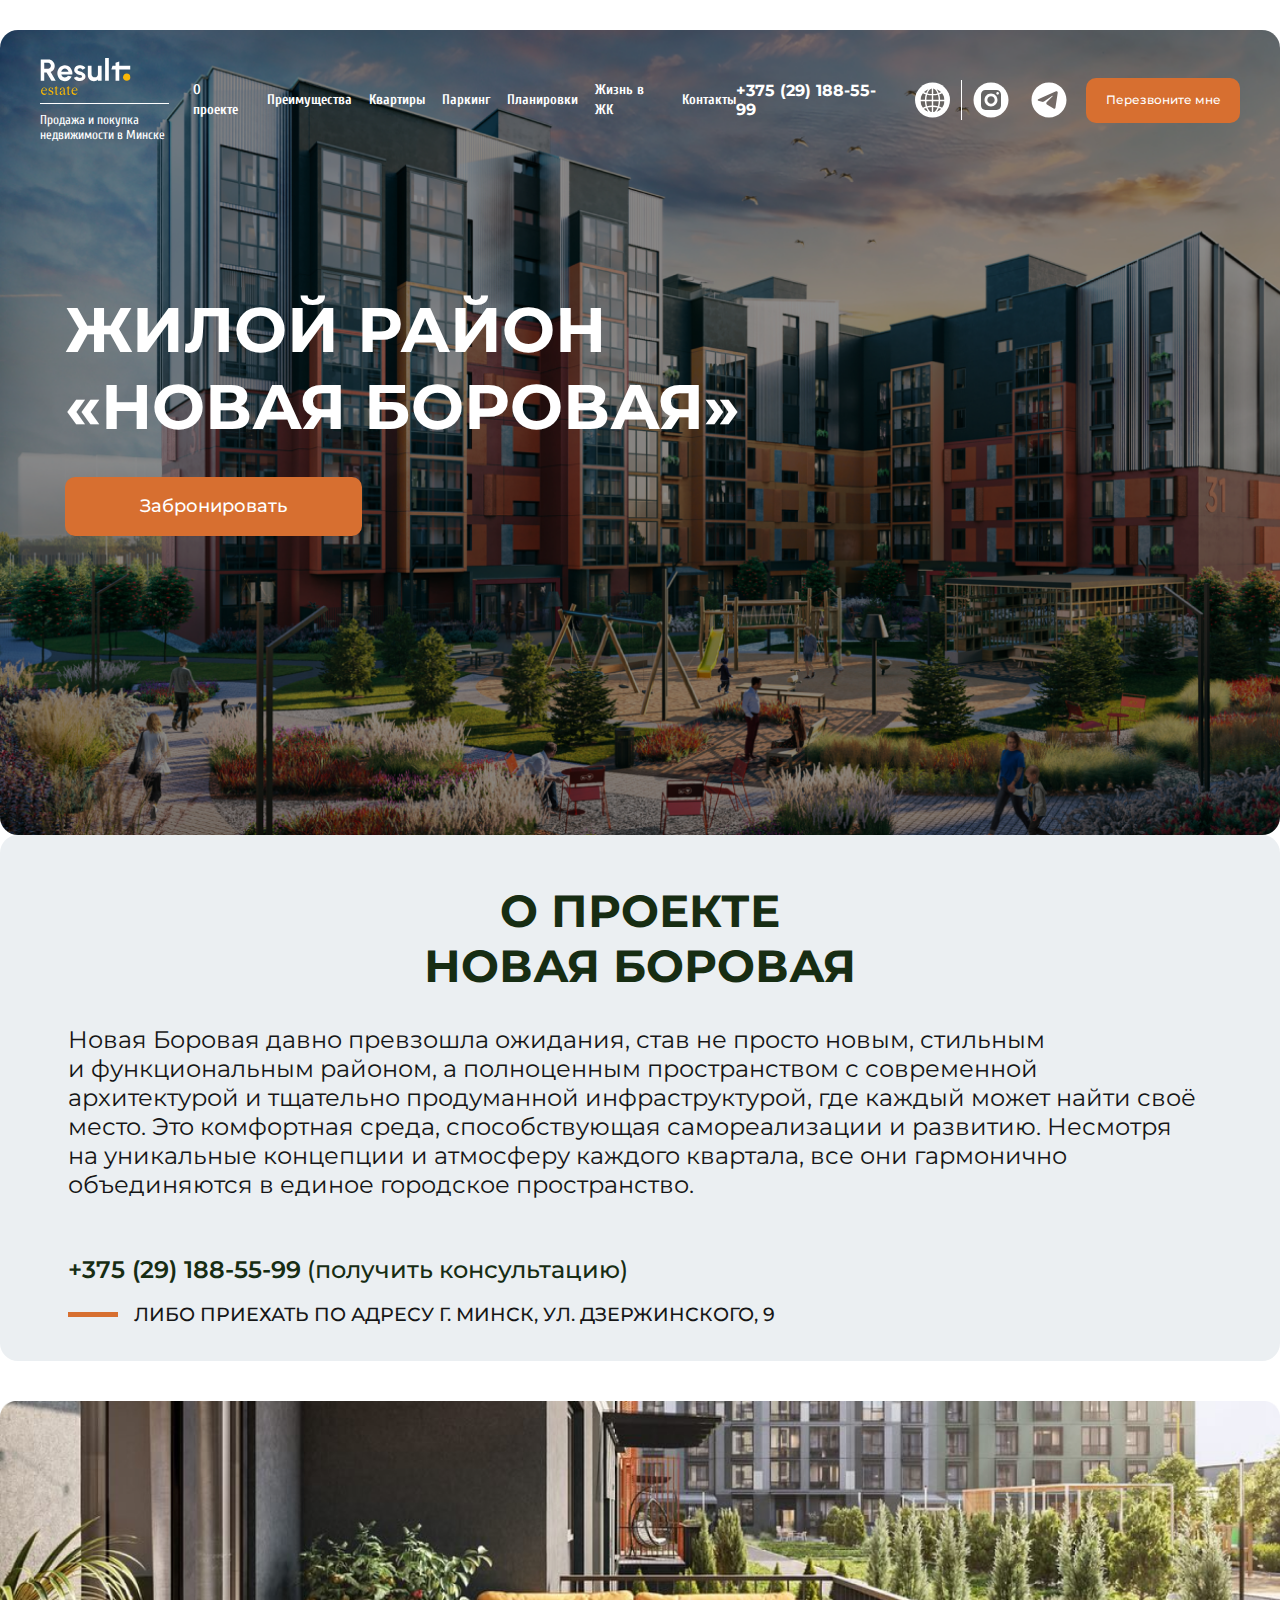
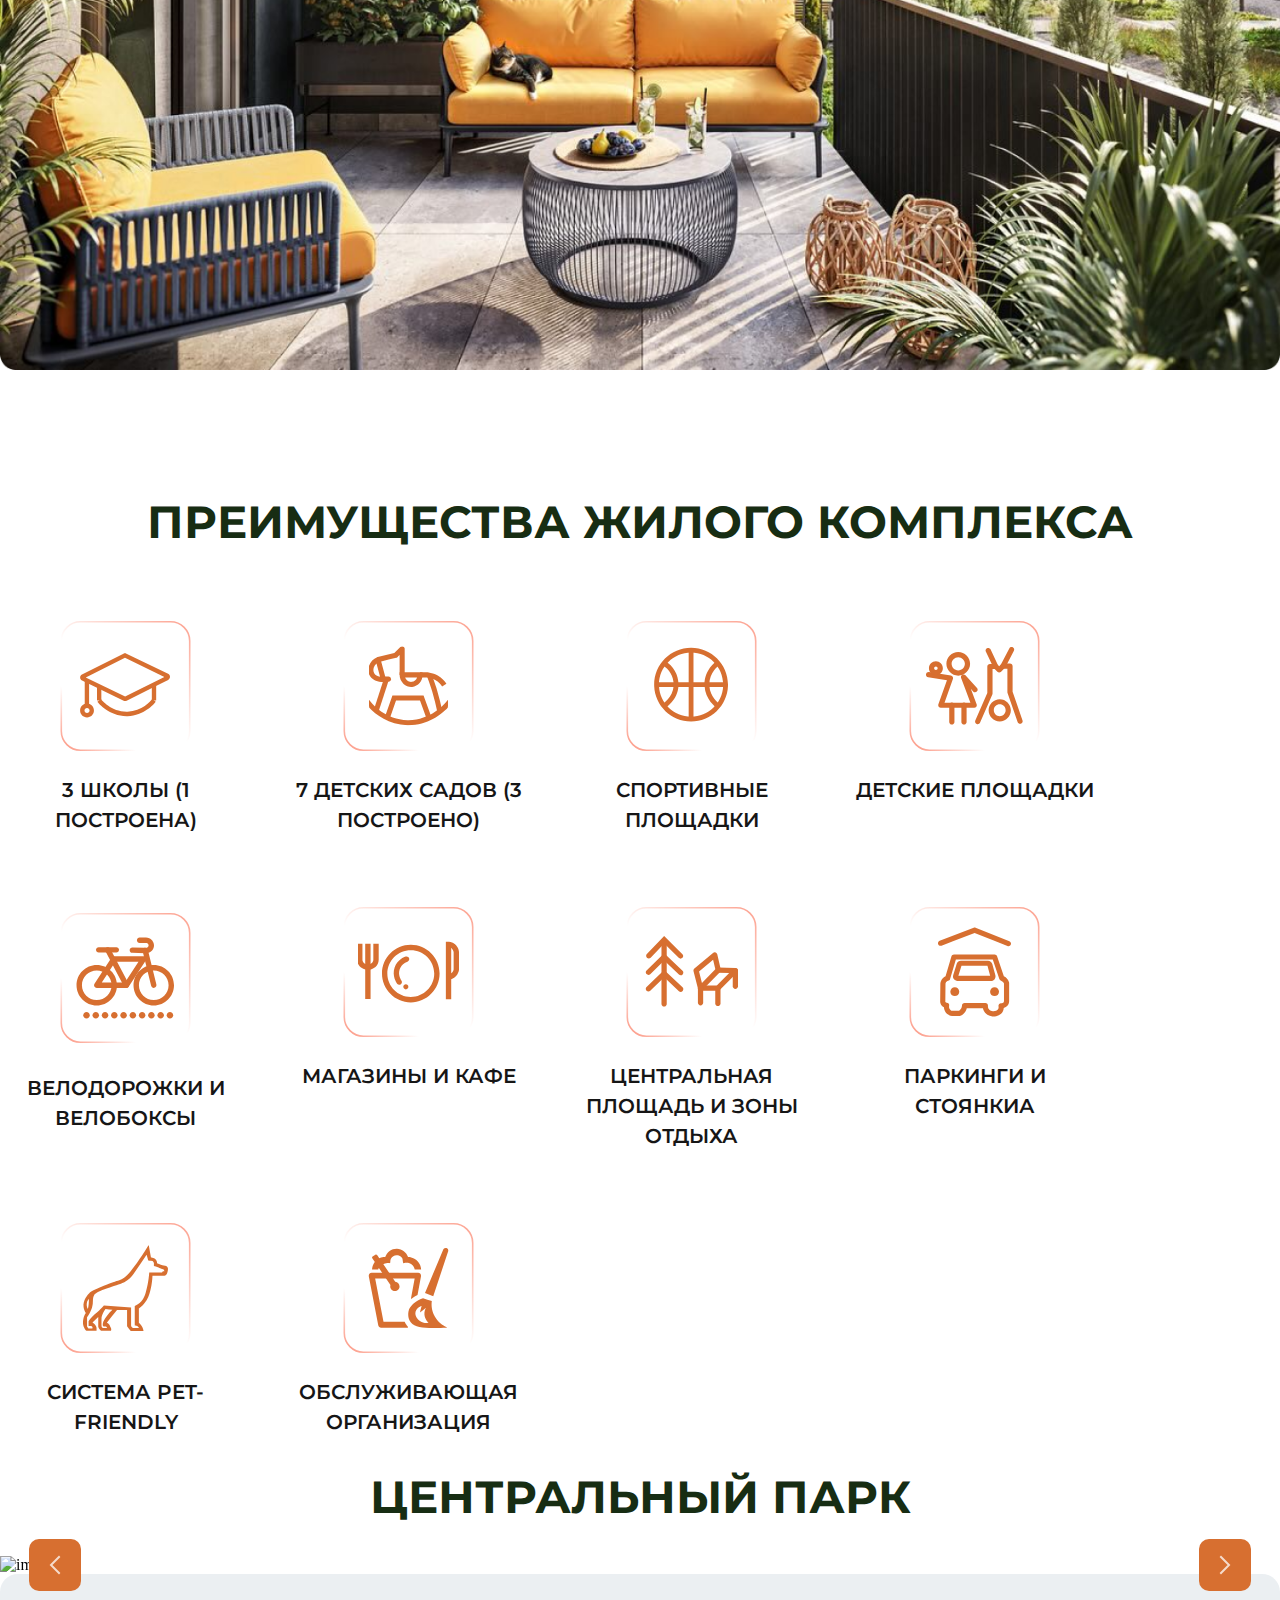
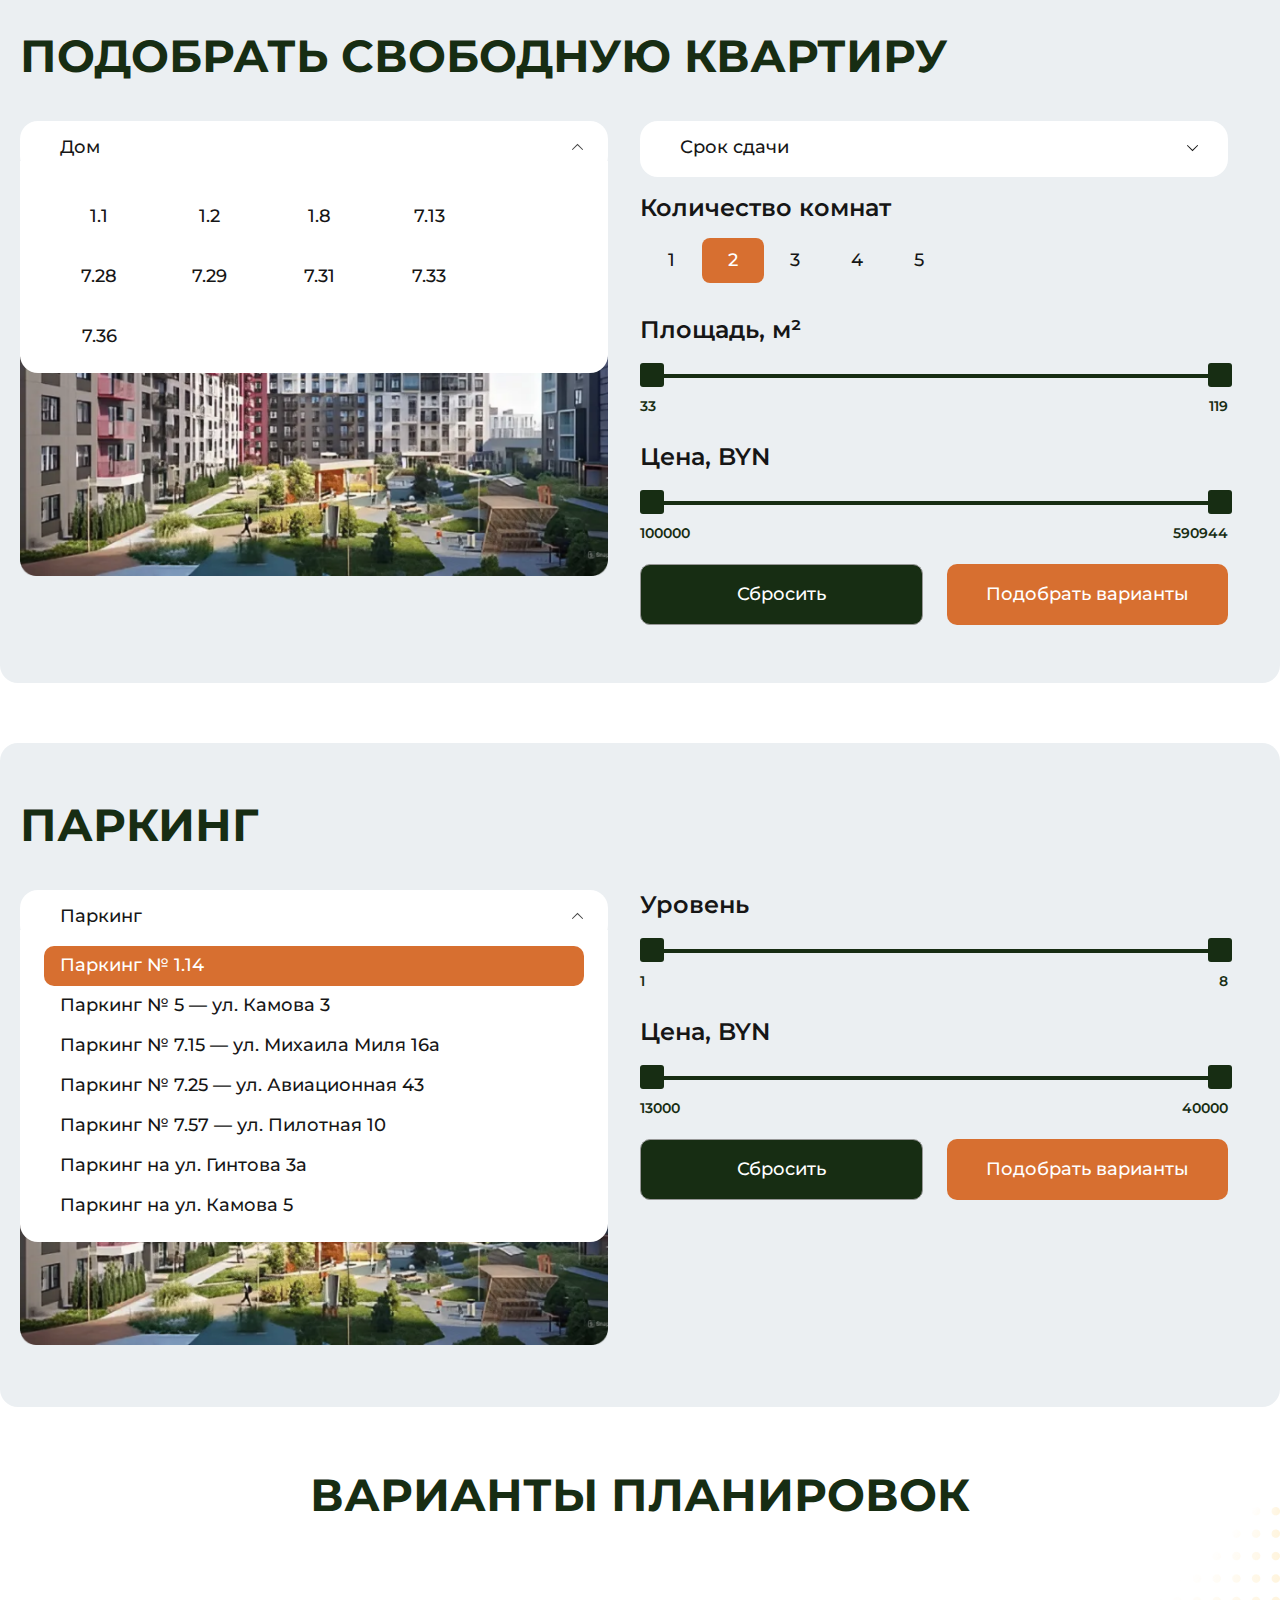
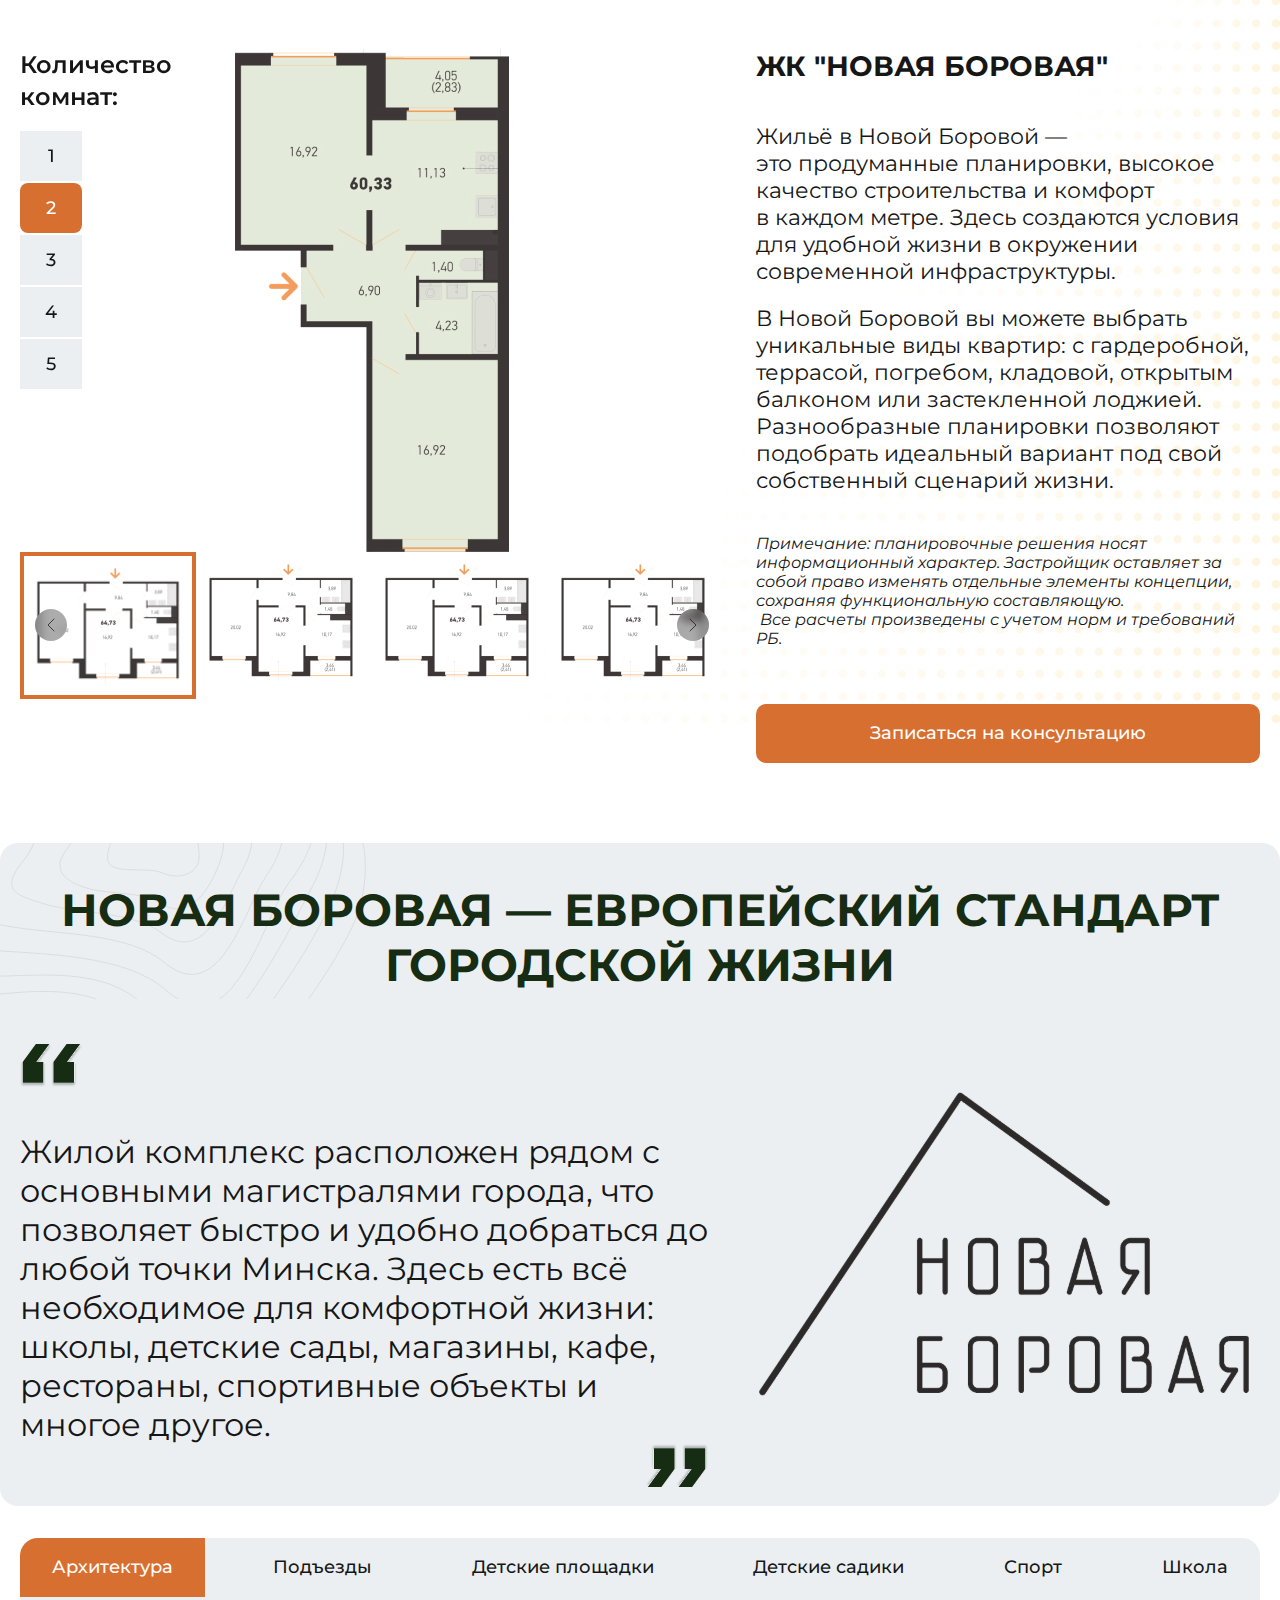
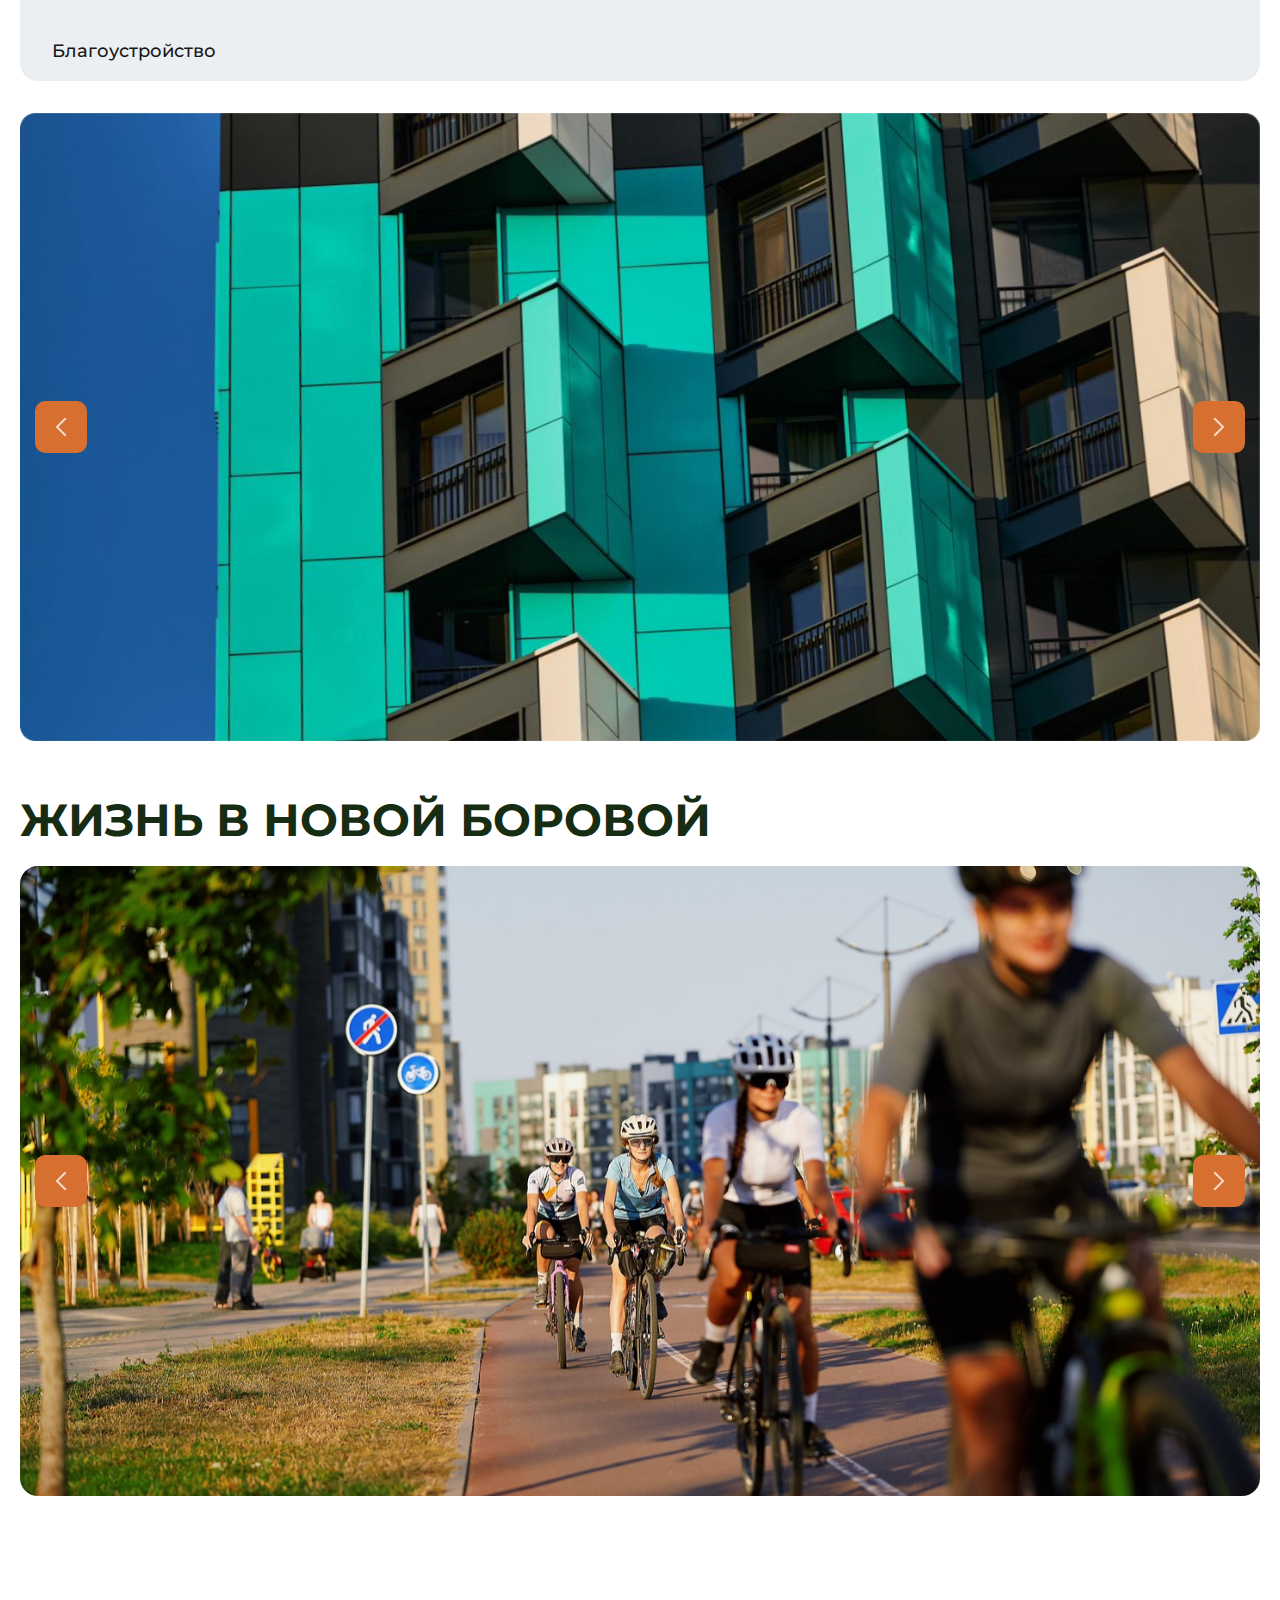
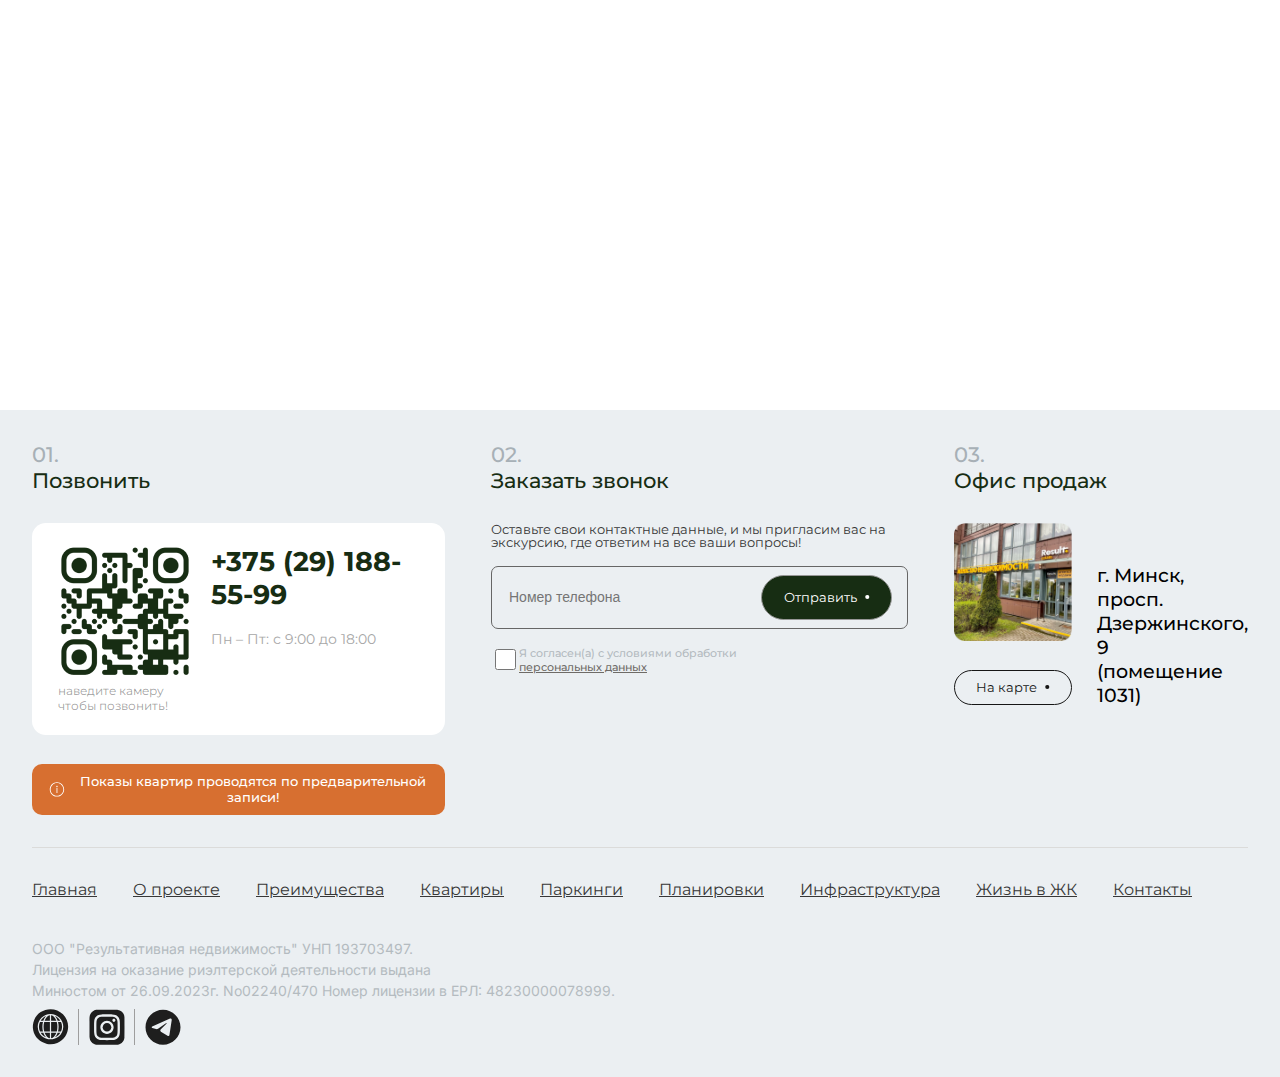
==== commit b1de9f2e: "add new landing" ====
--- a/landing.html
+++ b/landing.html
@@ -598,9 +598,17 @@
             </div>
         </div>
     </div>
-    <div class="life">
+    <div class="life ">
         <h2 class="section__title ">Жизнь в Новой Боровой</h2>
-        <img src="img/landing/img5.png" alt="">
+        <div class="life-list">
+
+            <img src="img/landing/img5.png" alt="">
+            <img src="img/landing/img5.png" alt="">
+            <img src="img/landing/img5.png" alt="">
+            <img src="img/landing/img5.png" alt="">
+            <img src="img/landing/img5.png" alt="">
+            <img src="img/landing/img5.png" alt="">
+        </div>
     </div>
 
     <div class="map">
@@ -814,18 +822,9 @@
 <!--<script src="https://api-maps.yandex.ru/2.1/?apikey=2d4d0fe9-daf7-4436-9003-b491bcabe3b8&lang=ru_RU"></script>-->
 <script src="https://api-maps.yandex.ru/3.0/?apikey=2d4d0fe9-daf7-4436-9003-b491bcabe3b8&lang=ru_RU" type="text/javascript"></script>
 <script>
-    console.log('eeee')
+    console.log('ddddd')
     let mapdark = [
-        {
-            "tags": {
-                "any": [
-                    "transit"
-                ]
-            },
-            "stylers": {
-                "visibility": "on"
-            }
-        }
+
     ]
     window.map = null;
     // Главная функция, вызывается при запуске скрипта
@@ -843,9 +842,9 @@
         // Импорт модулей для элементов управления на карте
         const {YMapZoomControl, YMapGeolocationControl} = await ymaps3.import('@yandex/ymaps3-controls@0.0.1');
         // Координаты центра карты
-        const CENTER_COORDINATES = [53.889582, 27.523554];
+        const CENTER_COORDINATES = [27.494197, 53.872406];
         // Объект с параметрами центра и зумом карты
-        const LOCATION = {center: CENTER_COORDINATES, zoom: 13};
+        const LOCATION = {center: CENTER_COORDINATES, zoom: 15};
         // Создание объекта карты
         map = new YMap(document.getElementById('mymap'), {location: LOCATION});
         // Добавление слоев на карту
--- a/css/main.css
+++ b/css/main.css
@@ -878,6 +878,25 @@
     width: 12px;
     height: 20px;
     background: url('../img/arrow-left-white.svg');
+}
+.life .slick-next, .life .slick-prev{
+    width: 52px;
+    height: 52px;
+    background: #D76F30;
+    border-radius: 10px;
+}
+.life .slick-next:before{
+    width: 12px;
+    height: 20px;
+    background: url('../img/arrow-right-white.svg');
+}
+.life .slick-prev:before{
+    width: 12px;
+    height: 20px;
+    background: url('../img/arrow-left-white.svg');
+}
+.life img{
+    border-radius: 18px;
 }
 .map{
     max-width: 1442px;
